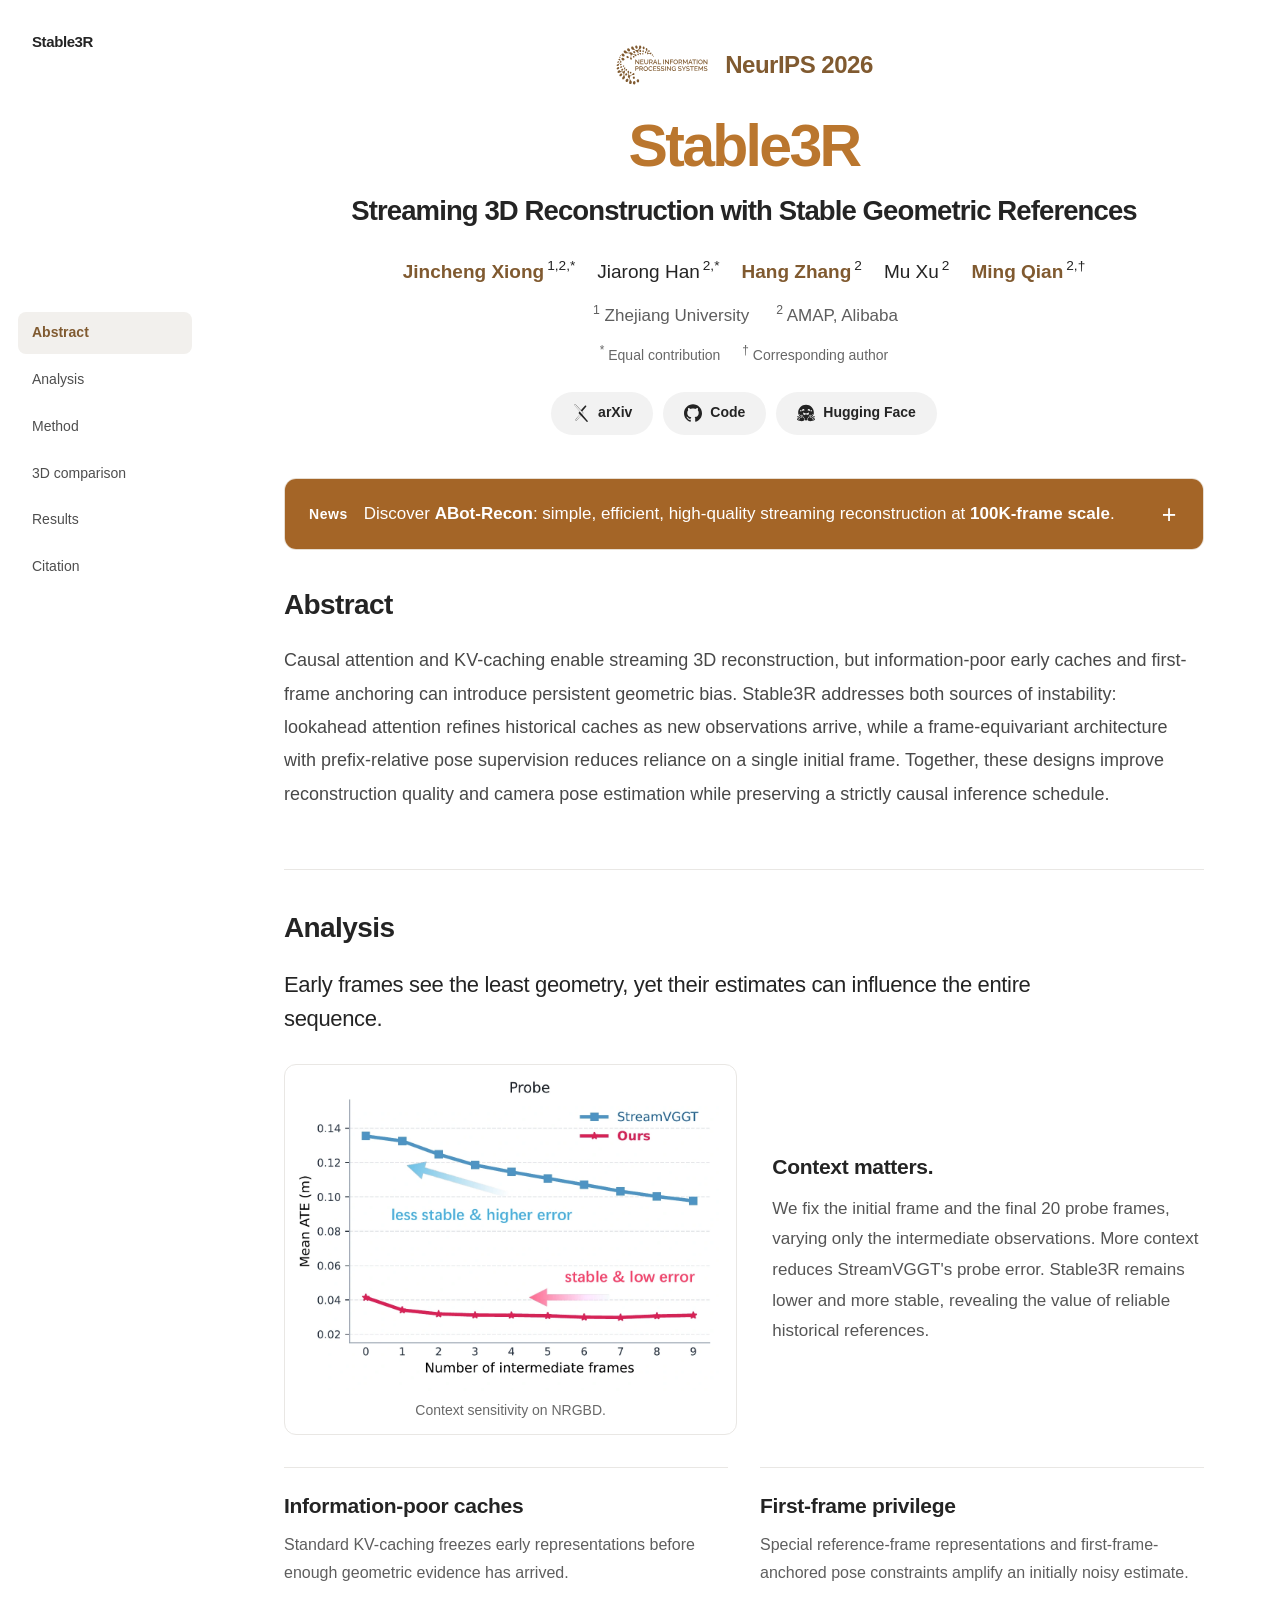
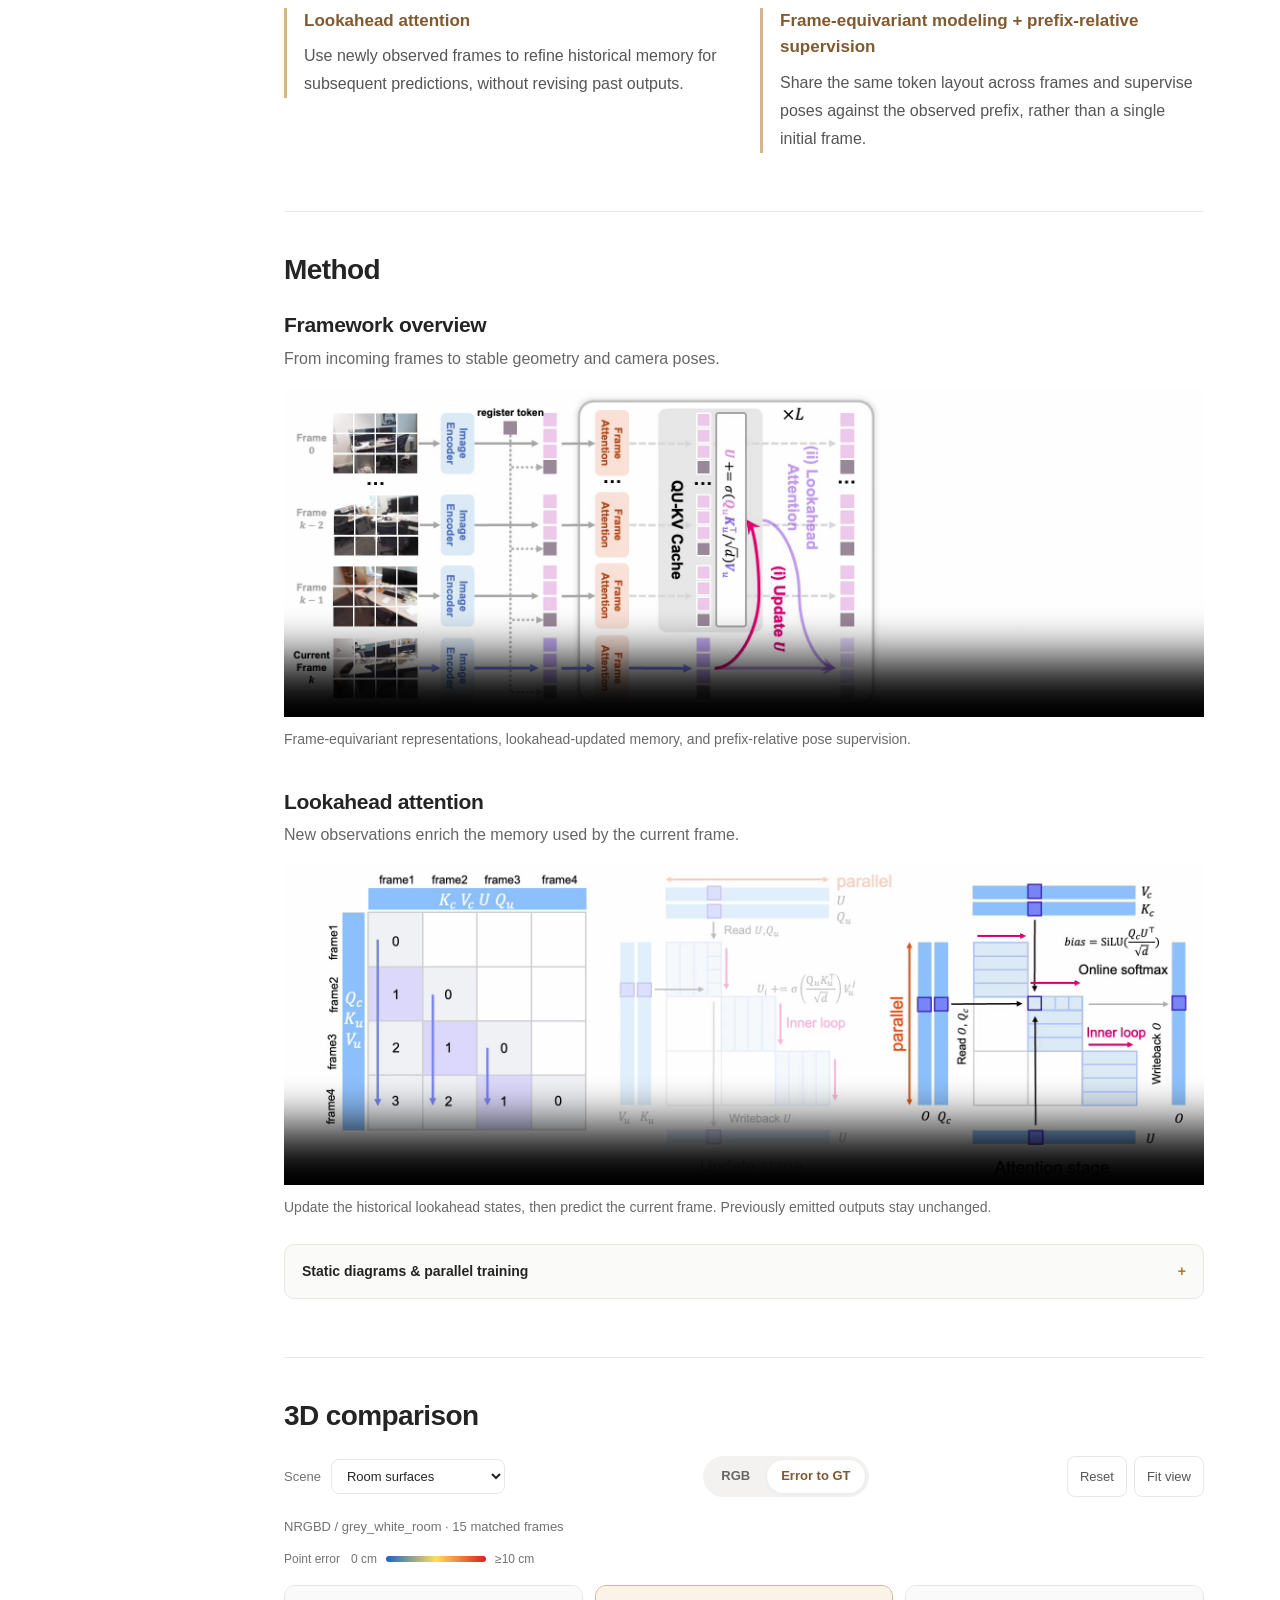
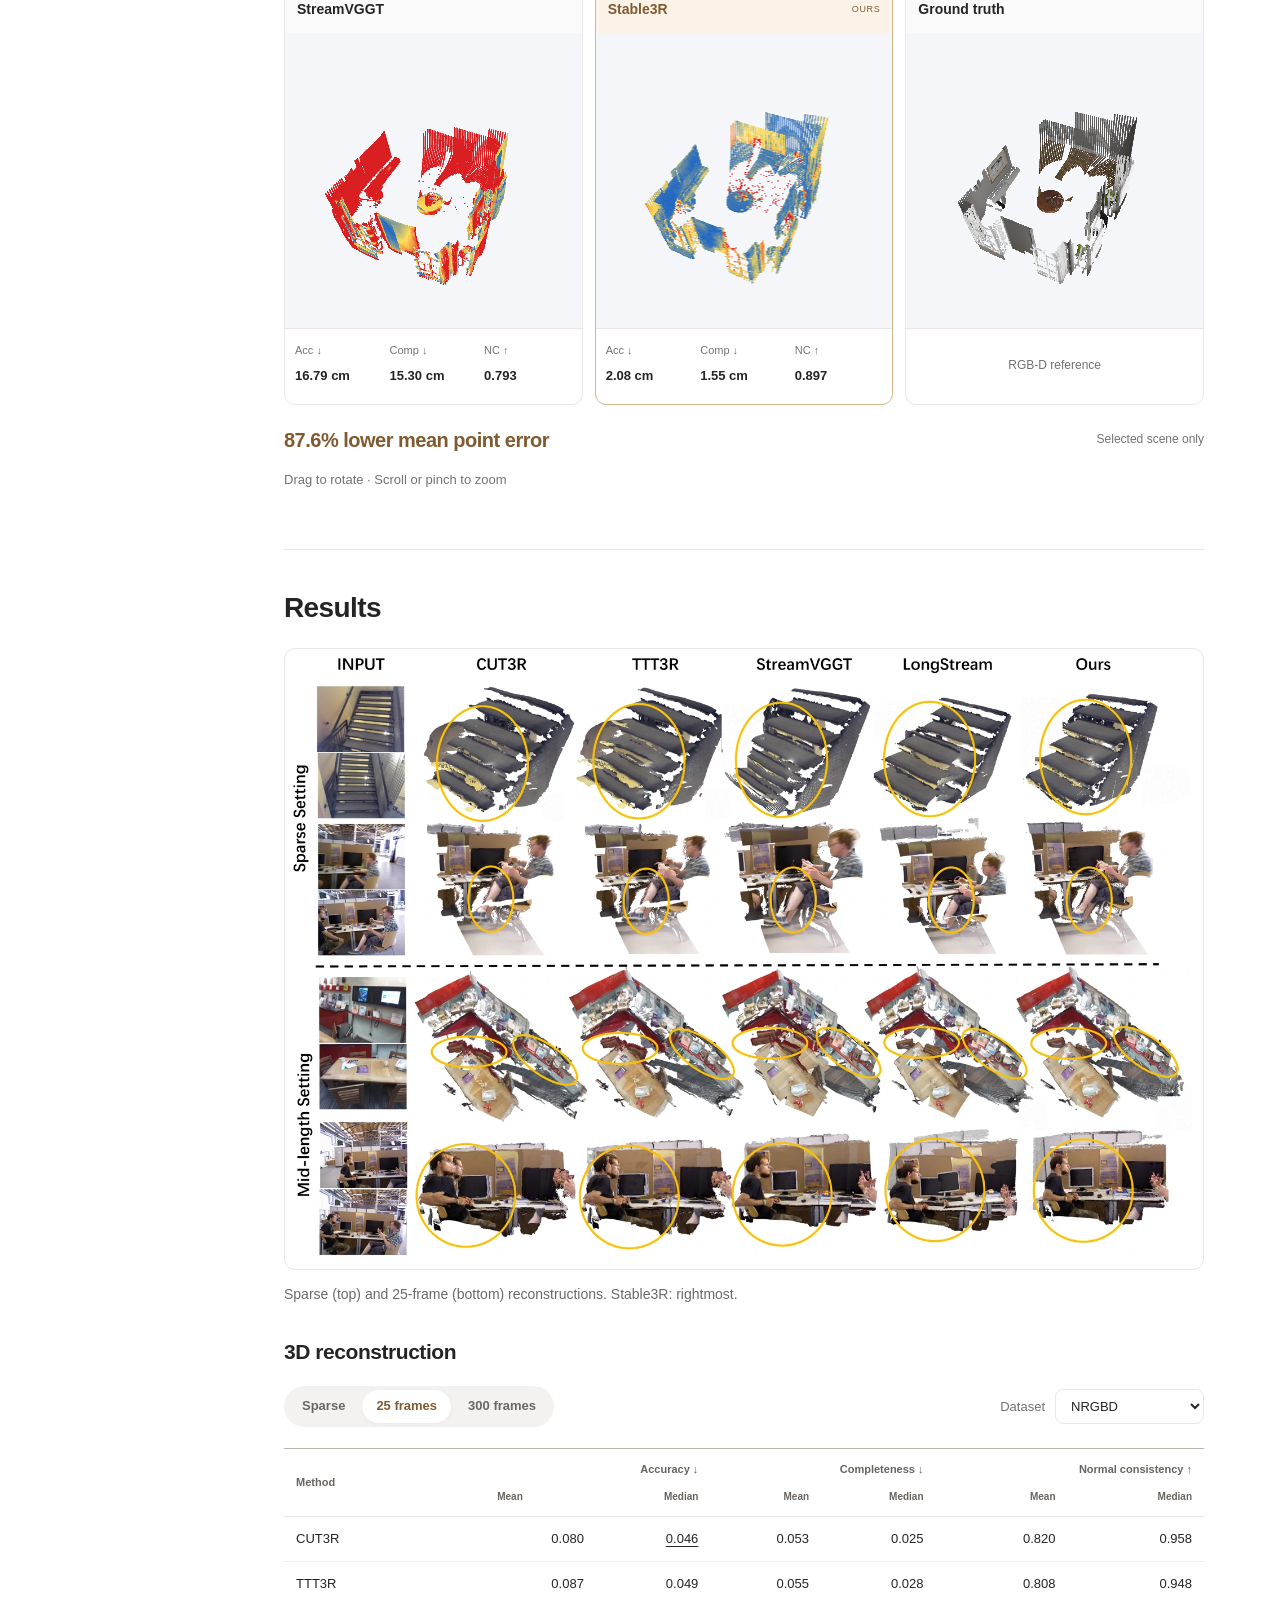
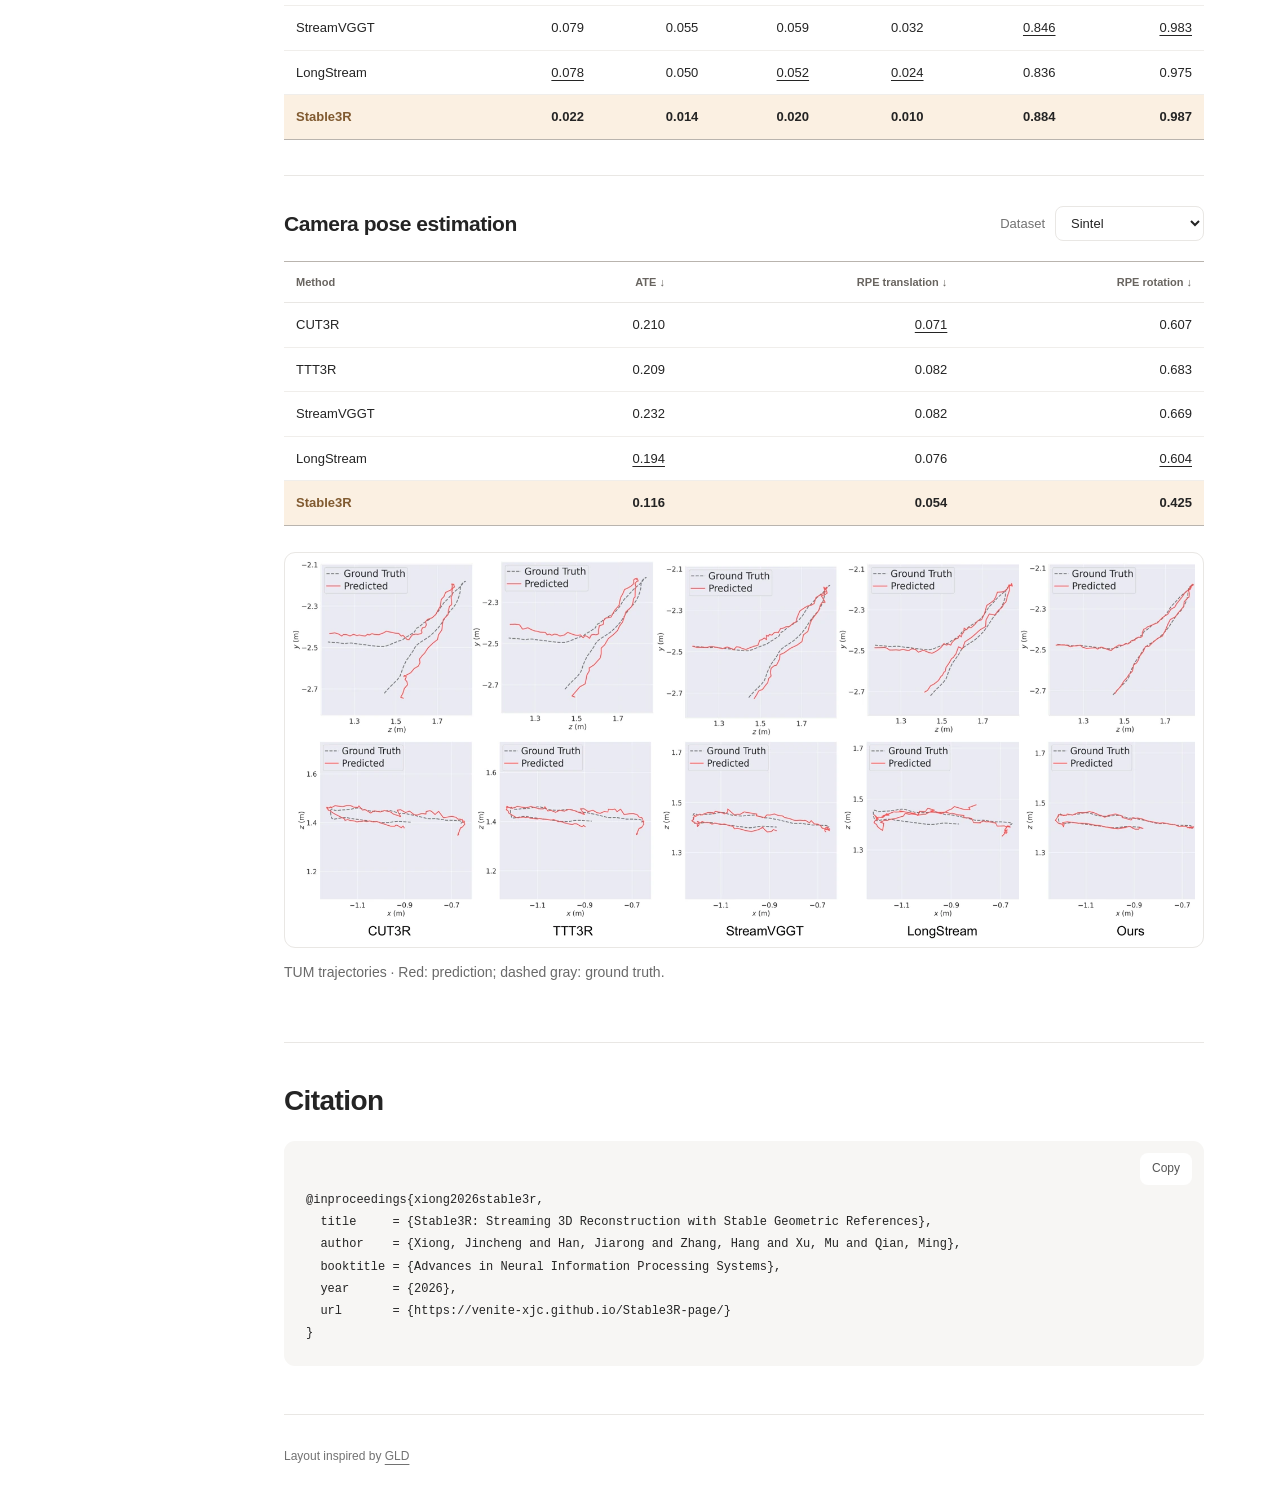
==== index.html @ af353fa9 "Use a copper news header with a white expanded body" ====
<!doctype html>
<html lang="en">
<head>
  <meta charset="utf-8">
  <meta name="viewport" content="width=device-width, initial-scale=1">
  <meta name="description" content="Stable3R: Streaming 3D Reconstruction with Stable Geometric References. Original manuscript figures, method overview, quantitative results, and interactive matched-input 3D comparisons.">
  <meta name="theme-color" content="#ffffff">
  <title>Stable3R | Streaming 3D Reconstruction with Stable Geometric References</title>
  <link rel="canonical" href="https://venite-xjc.github.io/Stable3R-page/">
  <link rel="icon" href="assets/icons/stable3r-mark-32.png?v=20261123-copper" sizes="32x32" type="image/png">
  <link rel="icon" href="assets/icons/stable3r-mark.svg?v=20261123-copper" sizes="any" type="image/svg+xml">
  <link rel="stylesheet" href="styles.css?v=20261124-abot-news-copper">
  <script src="assets/paper/results-data.js" defer></script>
  <script src="app.js" defer></script>
  <script src="assets/clouds/manifest.js?v=20261123-six-scenes" defer></script>
  <script src="clouds.js" defer></script>
  <script src="presentation.js?v=20261123" defer></script>
</head>
<body>
  <a class="skip-link" href="#abstract">Skip to content</a>
  <aside class="sidebar">
    <a class="sidebar-brand" href="#top">Stable3R</a>
    <nav id="section-nav" aria-label="On this page">
      <a href="#abstract" aria-current="location">Abstract</a>
      <a href="#analysis">Analysis</a>
      <a href="#method">Method</a>
      <a href="#clouds">3D comparison</a>
      <a href="#results">Results</a>
      <a href="#citation">Citation</a>
    </nav>
  </aside>
  <div class="document">
  <header class="hero shell" id="top">
    <a class="venue" href="https://neurips.cc/Conferences/2026" target="_blank" rel="noopener" aria-label="NeurIPS 2026 conference"><span class="venue-logo" role="img" aria-label="NeurIPS logo"></span><span>NeurIPS 2026</span></a>
    <h1>Stable<span>3R</span></h1>
    <p class="paper-title">Streaming 3D Reconstruction with Stable Geometric References</p>
    <ul class="authors" aria-label="Authors">
      <li><a href="https://venite-xjc.github.io/" target="_blank" rel="noopener">Jincheng Xiong</a><sup>1,2,*</sup></li>
      <li>Jiarong Han<sup>2,*</sup></li>
      <li><a href="https://openreview.net/profile?id=~Hang_Zhang22" target="_blank" rel="noopener">Hang Zhang</a><sup>2</sup></li>
      <li>Mu Xu<sup>2</sup></li>
      <li><a href="https://qianmingduowan.github.io/" target="_blank" rel="noopener">Ming Qian</a><sup>2,†</sup></li>
    </ul>
    <div class="affiliations"><span><sup>1</sup> Zhejiang University</span><span><sup>2</sup> AMAP, Alibaba</span></div>
    <p class="author-notes"><span><sup>*</sup> Equal contribution</span><span><sup>†</sup> Corresponding author</span></p>
    <div class="hero-links" role="group" aria-label="Project resources">
      <!-- Resource destinations are intentionally unset until release. Icons: Simple Icons (CC0); see assets/icons/SOURCES.txt. -->
      <button class="resource-button" type="button" disabled title="Link coming soon" aria-label="arXiv — link coming soon">
        <svg aria-hidden="true" focusable="false" viewBox="0 0 24 24"><path d="M3.8423 0a1.0037 1.0037 0 0 0-.922.6078c-.1536.3687-.0438.6275.2938 1.1113l6.9185 8.3597-1.0223 1.1058a1.0393 1.0393 0 0 0 .003 1.4229l1.2292 1.3135-5.4391 6.4444c-.2803.299-.4538.823-.2971 1.1986a1.0253 1.0253 0 0 0 .9585.635.9133.9133 0 0 0 .6891-.3405l5.783-6.126 7.4902 8.0051a.8527.8527 0 0 0 .6835.2597.9575.9575 0 0 0 .8777-.6138c.1577-.377-.017-.7502-.306-1.1407l-7.0518-8.3418 1.0632-1.13a.9626.9626 0 0 0 .0089-1.3165L4.6336.4639s-.3733-.4535-.768-.463zm0 .272h.0166c.2179.0052.4874.2715.5644.3639l.005.006.0052.0055 10.169 10.9905a.6915.6915 0 0 1-.0072.945l-1.0666 1.133-1.4982-1.7724-8.5994-10.39c-.3286-.472-.352-.6183-.2592-.841a.7307.7307 0 0 1 .6704-.4401Zm14.341 1.5701a.877.877 0 0 0-.6554.2418l-5.6962 6.1584 1.6944 1.8319 5.3089-6.5138c.3251-.4335.479-.6603.3247-1.0292a1.1205 1.1205 0 0 0-.9763-.689zm-7.6557 12.2823 1.3186 1.4135-5.7864 6.1295a.6494.6494 0 0 1-.4959.26.7516.7516 0 0 1-.706-.4669c-.1119-.2682.0359-.6864.2442-.9083l.0051-.0055.0047-.0055z"/></svg>
        <span>arXiv</span>
      </button>
      <button class="resource-button" type="button" disabled title="Link coming soon" aria-label="Code — link coming soon">
        <svg aria-hidden="true" focusable="false" viewBox="0 0 24 24"><path d="M12 .297c-6.63 0-12 5.373-12 12 0 5.303 3.438 9.8 8.205 11.385.6.113.82-.258.82-.577 0-.285-.01-1.04-.015-2.04-3.338.724-4.042-1.61-4.042-1.61C4.422 18.07 3.633 17.7 3.633 17.7c-1.087-.744.084-.729.084-.729 1.205.084 1.838 1.236 1.838 1.236 1.07 1.835 2.809 1.305 3.495.998.108-.776.417-1.305.76-1.605-2.665-.3-5.466-1.332-5.466-5.93 0-1.31.465-2.38 1.235-3.22-.135-.303-.54-1.523.105-3.176 0 0 1.005-.322 3.3 1.23.96-.267 1.98-.399 3-.405 1.02.006 2.04.138 3 .405 2.28-1.552 3.285-1.23 3.285-1.23.645 1.653.24 2.873.12 3.176.765.84 1.23 1.91 1.23 3.22 0 4.61-2.805 5.625-5.475 5.92.42.36.81 1.096.81 2.22 0 1.606-.015 2.896-.015 3.286 0 .315.21.69.825.57C20.565 22.092 24 17.592 24 12.297c0-6.627-5.373-12-12-12"/></svg>
        <span>Code</span>
      </button>
      <button class="resource-button" type="button" disabled title="Link coming soon" aria-label="Hugging Face — link coming soon">
        <svg aria-hidden="true" focusable="false" viewBox="0 0 24 24"><path d="M12.025 1.13c-5.77 0-10.449 4.647-10.449 10.378 0 1.112.178 2.181.503 3.185.064-.222.203-.444.416-.577a.96.96 0 0 1 .524-.15c.293 0 .584.124.84.284.278.173.48.408.71.694.226.282.458.611.684.951v-.014c.017-.324.106-.622.264-.874s.403-.487.762-.543c.3-.047.596.06.787.203s.31.313.4.467c.15.257.212.468.233.542.01.026.653 1.552 1.657 2.54.616.605 1.01 1.223 1.082 1.912.055.537-.096 1.059-.38 1.572.637.121 1.294.187 1.967.187.657 0 1.298-.063 1.921-.178-.287-.517-.44-1.041-.384-1.581.07-.69.465-1.307 1.081-1.913 1.004-.987 1.647-2.513 1.657-2.539.021-.074.083-.285.233-.542.09-.154.208-.323.4-.467a1.08 1.08 0 0 1 .787-.203c.359.056.604.29.762.543s.247.55.265.874v.015c.225-.34.457-.67.683-.952.23-.286.432-.52.71-.694.257-.16.547-.284.84-.285a.97.97 0 0 1 .524.151c.228.143.373.388.43.625l.006.04a10.3 10.3 0 0 0 .534-3.273c0-5.731-4.678-10.378-10.449-10.378M8.327 6.583a1.5 1.5 0 0 1 .713.174 1.487 1.487 0 0 1 .617 2.013c-.183.343-.762-.214-1.102-.094-.38.134-.532.914-.917.71a1.487 1.487 0 0 1 .69-2.803m7.486 0a1.487 1.487 0 0 1 .689 2.803c-.385.204-.536-.576-.916-.71-.34-.12-.92.437-1.103.094a1.487 1.487 0 0 1 .617-2.013 1.5 1.5 0 0 1 .713-.174m-10.68 1.55a.96.96 0 1 1 0 1.921.96.96 0 0 1 0-1.92m13.838 0a.96.96 0 1 1 0 1.92.96.96 0 0 1 0-1.92M8.489 11.458c.588.01 1.965 1.157 3.572 1.164 1.607-.007 2.984-1.155 3.572-1.164.196-.003.305.12.305.454 0 .886-.424 2.328-1.563 3.202-.22-.756-1.396-1.366-1.63-1.32q-.011.001-.02.006l-.044.026-.01.008-.03.024q-.018.017-.035.036l-.032.04a1 1 0 0 0-.058.09l-.014.025q-.049.088-.11.19a1 1 0 0 1-.083.116 1.2 1.2 0 0 1-.173.18q-.035.029-.075.058a1.3 1.3 0 0 1-.251-.243 1 1 0 0 1-.076-.107c-.124-.193-.177-.363-.337-.444-.034-.016-.104-.008-.2.022q-.094.03-.216.087-.06.028-.125.063l-.13.074q-.067.04-.136.086a3 3 0 0 0-.135.096 3 3 0 0 0-.26.219 2 2 0 0 0-.12.121 2 2 0 0 0-.106.128l-.002.002a2 2 0 0 0-.09.132l-.001.001a1.2 1.2 0 0 0-.105.212q-.013.036-.024.073c-1.139-.875-1.563-2.317-1.563-3.203 0-.334.109-.457.305-.454m.836 10.354c.824-1.19.766-2.082-.365-3.194-1.13-1.112-1.789-2.738-1.789-2.738s-.246-.945-.806-.858-.97 1.499.202 2.362c1.173.864-.233 1.45-.685.64-.45-.812-1.683-2.896-2.322-3.295s-1.089-.175-.938.647 2.822 2.813 2.562 3.244-1.176-.506-1.176-.506-2.866-2.567-3.49-1.898.473 1.23 2.037 2.16c1.564.932 1.686 1.178 1.464 1.53s-3.675-2.511-4-1.297c-.323 1.214 3.524 1.567 3.287 2.405-.238.839-2.71-1.587-3.216-.642-.506.946 3.49 2.056 3.522 2.064 1.29.33 4.568 1.028 5.713-.624m5.349 0c-.824-1.19-.766-2.082.365-3.194 1.13-1.112 1.789-2.738 1.789-2.738s.246-.945.806-.858.97 1.499-.202 2.362c-1.173.864.233 1.45.685.64.451-.812 1.683-2.896 2.322-3.295s1.089-.175.938.647-2.822 2.813-2.562 3.244 1.176-.506 1.176-.506 2.866-2.567 3.49-1.898-.473 1.23-2.037 2.16c-1.564.932-1.686 1.178-1.464 1.53s3.675-2.511 4-1.297c.323 1.214-3.524 1.567-3.287 2.405.238.839 2.71-1.587 3.216-.642.506.946-3.49 2.056-3.522 2.064-1.29.33-4.568 1.028-5.713-.624"/></svg>
        <span>Hugging Face</span>
      </button>
    </div>
  </header>
  <main>
    <aside class="shell news" aria-label="News: our follow-up work">
      <details class="news-card" id="abot-news">
        <summary><span class="news-label">News</span><span class="news-headline">Discover <strong>ABot-Recon</strong>: simple, efficient, high-quality streaming reconstruction at <strong>100K-frame scale</strong>.</span><span class="news-toggle" aria-hidden="true"></span></summary>
        <div class="news-body">
          <p>Built for ultra-long outdoor routes and large spatial extents, ABot-Recon is our follow-up to Stable3R. The two methods are complementary: Stable3R is better suited to reconstruction within a bounded spatial area.</p>
          <p>We have released the <a href="https://arxiv.org/abs/2608.27529" target="_blank" rel="noopener">technical report</a> and open-sourced the <a href="https://github.com/amap-cvlab/ABot-Recon/tree/eval" target="_blank" rel="noopener">evaluation</a>, <a href="https://github.com/amap-cvlab/ABot-Recon" target="_blank" rel="noopener">inference</a>, and <a href="https://github.com/amap-cvlab/ABot-Recon/tree/train" target="_blank" rel="noopener">training</a> frameworks. Dive in and explore!</p>
          <a class="news-project-link" href="https://amap-cvlab.github.io/ABot-Recon-html/" target="_blank" rel="noopener">Visit the ABot-Recon homepage</a>
        </div>
      </details>
    </aside>
    <section class="section shell abstract" id="abstract" aria-labelledby="abstract-title">
      <div class="section-heading"><h2 id="abstract-title">Abstract</h2></div>
        <p>Causal attention and KV-caching enable streaming 3D reconstruction, but information-poor early caches and first-frame anchoring can introduce persistent geometric bias. Stable3R addresses both sources of instability: lookahead attention refines historical caches as new observations arrive, while a frame-equivariant architecture with prefix-relative pose supervision reduces reliance on a single initial frame. Together, these designs improve reconstruction quality and camera pose estimation while preserving a strictly causal inference schedule.</p>
    </section>
    <section class="section shell analysis" id="analysis" aria-labelledby="analysis-title">
      <div class="section-heading"><h2 id="analysis-title">Analysis</h2></div>
      <p class="section-lead">Early frames see the least geometry, yet their estimates can influence the entire sequence.</p>
      <div class="analysis-evidence">
      <figure class="probe-figure"><a class="figure-link" href="assets/paper/probe.pdf" target="_blank" rel="noopener" aria-label="Open the original context probe figure PDF" title="Context probe: the initial frame and final 20 probe frames are fixed; only the intermediate context changes."><img src="assets/paper/probe.webp" width="1152" height="848" loading="lazy" alt="NRGBD geometric context probe: StreamVGGT mean ATE changes substantially as intermediate frames are added, while Stable3R remains lower and more stable."></a><figcaption>Context sensitivity on NRGBD.</figcaption></figure>
        <div class="probe-reading"><h3>Context matters.</h3><p>We fix the initial frame and the final 20 probe frames, varying only the intermediate observations. More context reduces StreamVGGT's probe error. Stable3R remains lower and more stable, revealing the value of reliable historical references.</p></div>
      </div>
      <div class="analysis-findings">
        <article class="finding"><h3>Information-poor caches</h3><p>Standard KV-caching freezes early representations before enough geometric evidence has arrived.</p><div class="finding-response"><h4>Lookahead attention</h4><p>Use newly observed frames to refine historical memory for subsequent predictions, without revising past outputs.</p></div></article>
        <article class="finding"><h3>First-frame privilege</h3><p>Special reference-frame representations and first-frame-anchored pose constraints amplify an initially noisy estimate.</p><div class="finding-response"><h4>Frame-equivariant modeling + prefix-relative supervision</h4><p>Share the same token layout across frames and supervise poses against the observed prefix, rather than a single initial frame.</p></div></article>
      </div>
    </section>
    <section class="section shell method" id="method" aria-labelledby="method-title">
      <div class="section-heading"><h2 id="method-title">Method</h2></div>
      <figure class="method-video"><div class="video-heading"><h3>Framework overview</h3><p>From incoming frames to stable geometry and camera poses.</p></div><video id="overview-video" width="1920" height="684" autoplay muted loop controls playsinline preload="auto" poster="assets/videos/dynamic_overview-web-poster.jpg" aria-label="Stable3R method overview video" aria-describedby="overview-video-caption"><source src="assets/videos/dynamic_overview-web.mp4" type="video/mp4">Your browser does not support embedded video. <a href="assets/videos/dynamic_overview-web.mp4">Open the framework overview video</a>.</video><figcaption id="overview-video-caption">Frame-equivariant representations, lookahead-updated memory, and prefix-relative pose supervision.</figcaption></figure>
      <figure class="method-video"><div class="video-heading"><h3>Lookahead attention</h3><p>New observations enrich the memory used by the current frame.</p></div><video id="pipeline-video" width="1920" height="666" autoplay muted loop controls playsinline preload="auto" poster="assets/videos/dynamic_pipeline-web-poster.jpg" aria-label="Stable3R lookahead attention pipeline video" aria-describedby="pipeline-video-caption"><source src="assets/videos/dynamic_pipeline-web.mp4" type="video/mp4">Your browser does not support embedded video. <a href="assets/videos/dynamic_pipeline-web.mp4">Open the lookahead pipeline video</a>.</video><figcaption id="pipeline-video-caption">Update the historical lookahead states, then predict the current frame. Previously emitted outputs stay unchanged.</figcaption></figure>
      <details class="technical-detail"><summary>Static diagrams &amp; parallel training <span aria-hidden="true">+</span></summary><figure class="paper-figure"><a class="figure-link" href="assets/paper/pipeline.pdf" target="_blank" rel="noopener" aria-label="Open the original Stable3R framework figure PDF"><img width="3200" height="1090" src="assets/paper/pipeline-1600.webp" srcset="assets/paper/pipeline-1600.webp 1600w, assets/paper/pipeline.webp 3200w" sizes="92vw" loading="lazy" alt="Stable3R framework: an image encoder and frame attention feed a QU-KV cache, followed by historical U updates, lookahead attention, and camera and geometry prediction heads."></a></figure><figure class="paper-figure"><a class="figure-link" href="assets/paper/parallel-attention.pdf" target="_blank" rel="noopener" aria-label="Open the original parallel attention figure PDF"><img width="3200" height="824" src="assets/paper/parallel-attention-1600.webp" srcset="assets/paper/parallel-attention-1600.webp 1600w, assets/paper/parallel-attention.webp 3200w" sizes="92vw" loading="lazy" alt="Original paper diagram of block-wise causal attention, diagonal dependency order, update kernels, and attention kernels."></a></figure></details>
    </section>
    <section class="section shell cloud-section" id="clouds" aria-labelledby="cloud-title" data-status="loading">
      <div class="section-heading"><h2 id="cloud-title">3D comparison</h2></div>
      <div class="cloud-controls">
        <label class="dataset-label" for="cloud-scene">Scene <select id="cloud-scene"><option value="complete-kitchen">Kitchen structure</option><option value="stairs">Staircase geometry</option><option value="grey-room">Room surfaces</option><option value="morning-apartment">Apartment layout</option><option value="thin-geometry">Thin structures</option><option value="office-workspace">Office workspace</option></select></label>
        <div class="cloud-mode" role="group" aria-label="Point cloud color mode"><button type="button" data-cloud-mode="rgb" aria-pressed="false">RGB</button><button type="button" data-cloud-mode="error" aria-pressed="true">Error to GT</button></div>
        <div class="cloud-view-buttons"><button type="button" id="cloud-reset">Reset</button><button type="button" id="cloud-fit">Fit view</button></div>
      </div>
      <p class="cloud-context" id="cloud-scene-context">Common-input reconstruction comparison</p>
      <div class="cloud-error-legend" id="cloud-error-legend"><span>Point error</span><span class="cloud-error-labels"><span>0 cm</span><span class="cloud-error-bar" aria-hidden="true"></span><span>≥10 cm</span></span></div>
      <div class="cloud-panels" id="cloud-panels">
        <article class="cloud-panel"><div class="cloud-panel-header"><h3>StreamVGGT</h3></div><canvas class="cloud-canvas" id="cloud-streamvggt" tabindex="0" role="img" aria-label="Interactive StreamVGGT reconstruction. Drag to rotate, wheel or pinch to zoom. Arrow keys rotate, plus and minus zoom, R resets."></canvas><div class="cloud-metrics" id="cloud-metrics-streamvggt"></div></article>
        <article class="cloud-panel ours-panel"><div class="cloud-panel-header"><h3>Stable3R</h3><span class="cloud-panel-tag">Ours</span></div><canvas class="cloud-canvas" id="cloud-stable3r" tabindex="0" role="img" aria-label="Interactive Stable3R reconstruction with the same camera and render settings as the baseline."></canvas><div class="cloud-metrics" id="cloud-metrics-stable3r"></div></article>
        <article class="cloud-panel"><div class="cloud-panel-header"><h3>Ground truth</h3></div><canvas class="cloud-canvas" id="cloud-gt" tabindex="0" role="img" aria-label="Interactive ground-truth point cloud using the same sampled pixels and camera as both predictions."></canvas><div class="cloud-reference">RGB-D reference</div></article>
      </div>
      <div class="cloud-highlight"><strong id="cloud-advantage"></strong><span>Selected scene only</span></div>
      <p class="cloud-status" id="cloud-status" role="status">Loading real point clouds…</p>
      <p id="cloud-sampling-note" hidden></p>
    </section>
    <section class="section shell" id="results" aria-labelledby="results-title">
      <div class="section-heading"><h2 id="results-title">Results</h2></div>
      <figure class="paper-figure reconstruction-figure"><a class="figure-link" href="assets/paper/reconstruction.pdf" target="_blank" rel="noopener" aria-label="Open the original reconstruction comparison PDF"><img width="3200" height="2142" src="assets/paper/reconstruction-1600.webp" srcset="assets/paper/reconstruction-1600.webp 1600w, assets/paper/reconstruction.webp 3200w" sizes="(max-width: 1120px) 92vw, 1080px" loading="lazy" alt="Original reconstruction comparison of CUT3R, TTT3R, StreamVGGT, LongStream, and Stable3R, with staircase and dynamic indoor examples under sparse and mid-length settings."></a><figcaption>Sparse (top) and 25-frame (bottom) reconstructions. Stable3R: rightmost.</figcaption></figure>
      <div class="result-block" aria-labelledby="reconstruction-title">
        <div class="result-title"><h3 id="reconstruction-title">3D reconstruction</h3></div>
        <div class="result-controls"><div class="protocol-switch" role="group" aria-label="Reconstruction sequence setting"><button type="button" data-protocol="sparse" aria-pressed="false">Sparse</button><button type="button" data-protocol="mid" aria-pressed="true">25 frames</button><button type="button" data-protocol="long" aria-pressed="false">300 frames</button></div><label class="dataset-label" for="reconstruction-dataset">Dataset <select id="reconstruction-dataset"><option>NRGBD</option><option>7-Scenes</option><option>TUM-dynamics</option></select></label></div>
        <div class="table-scroll" tabindex="0" role="region" aria-label="Reconstruction results; scroll horizontally on smaller screens"><table id="reconstruction-table"><caption class="sr-only">NRGBD 25-frame reconstruction results from the manuscript</caption><thead><tr><th scope="col" rowspan="2">Method</th><th scope="colgroup" colspan="2">Accuracy ↓</th><th scope="colgroup" colspan="2">Completeness ↓</th><th scope="colgroup" colspan="2">Normal consistency ↑</th></tr><tr><th scope="col">Mean</th><th scope="col">Median</th><th scope="col">Mean</th><th scope="col">Median</th><th scope="col">Mean</th><th scope="col">Median</th></tr></thead><tbody id="reconstruction-body">
          <tr><th scope="row">CUT3R</th><td>0.080</td><td>0.046</td><td>0.053</td><td>0.025</td><td>0.820</td><td>0.958</td></tr><tr><th scope="row">TTT3R</th><td>0.087</td><td>0.049</td><td>0.055</td><td>0.028</td><td>0.808</td><td>0.948</td></tr><tr><th scope="row">StreamVGGT</th><td>0.079</td><td>0.055</td><td>0.059</td><td>0.032</td><td>0.846</td><td>0.983</td></tr><tr><th scope="row">LongStream</th><td>0.078</td><td>0.050</td><td>0.052</td><td>0.024</td><td>0.836</td><td>0.975</td></tr><tr class="ours"><th scope="row">Stable3R</th><td><strong>0.022</strong></td><td><strong>0.014</strong></td><td><strong>0.020</strong></td><td><strong>0.010</strong></td><td><strong>0.884</strong></td><td><strong>0.987</strong></td></tr>
        </tbody></table></div>
        <p class="missing-note" id="missing-note" hidden>— Not reported in the paper.</p>
        <!-- Non-visual metadata hooks keep the shared table renderer unchanged. -->
        <div hidden aria-hidden="true"><span id="reconstruction-source"></span><span id="reconstruction-note"></span></div>
      </div>
      <div class="result-block pose-block" aria-labelledby="pose-title">
        <div class="result-title"><h3 id="pose-title">Camera pose estimation</h3><label class="dataset-label" for="pose-dataset">Dataset <select id="pose-dataset"><option>Sintel</option><option>TUM-dynamics</option><option>ScanNet</option></select></label></div>
        <div class="table-scroll" tabindex="0" role="region" aria-label="Camera pose results; scroll horizontally on smaller screens"><table id="pose-table"><caption class="sr-only">Sintel camera pose results from the manuscript</caption><thead><tr><th scope="col">Method</th><th scope="col">ATE ↓</th><th scope="col">RPE translation ↓</th><th scope="col">RPE rotation ↓</th></tr></thead><tbody id="pose-body">
          <tr><th scope="row">CUT3R</th><td>0.210</td><td>0.071</td><td>0.607</td></tr><tr><th scope="row">TTT3R</th><td>0.209</td><td>0.082</td><td>0.683</td></tr><tr><th scope="row">StreamVGGT</th><td>0.232</td><td>0.082</td><td>0.669</td></tr><tr><th scope="row">LongStream</th><td>0.194</td><td>0.076</td><td>0.604</td></tr><tr class="ours"><th scope="row">Stable3R</th><td><strong>0.116</strong></td><td><strong>0.054</strong></td><td><strong>0.425</strong></td></tr>
        </tbody></table></div>
        <figure class="paper-figure trajectory-figure"><a class="figure-link" href="assets/paper/trajectories.pdf" target="_blank" rel="noopener" aria-label="Open the original TUM camera trajectory comparison PDF"><img width="3200" height="1342" src="assets/paper/trajectories-1600.webp" srcset="assets/paper/trajectories-1600.webp 1600w, assets/paper/trajectories.webp 3200w" sizes="(max-width: 1120px) 92vw, 1080px" loading="lazy" alt="TUM trajectory comparisons for five methods: red predicted camera paths versus dashed gray ground truth. Stable3R is shown in the last column."></a><figcaption>TUM trajectories · Red: prediction; dashed gray: ground truth.</figcaption></figure>
      </div>
      <noscript><p class="source-note">JavaScript is disabled. The tables above show NRGBD 25-frame reconstruction and Sintel pose results. <a href="assets/paper/results.json">Download all table values as JSON.</a></p></noscript>
    </section>
    <section class="section shell citation" id="citation" aria-labelledby="citation-title">
      <div class="section-heading"><h2 id="citation-title">Citation</h2></div>
      <div class="citation-box"><button type="button" id="copy-citation" aria-label="Copy BibTeX citation">Copy</button><pre tabindex="0" aria-label="BibTeX citation"><code id="bibtex-text">@inproceedings{xiong2026stable3r,
  title     = {Stable3R: Streaming 3D Reconstruction with Stable Geometric References},
  author    = {Xiong, Jincheng and Han, Jiarong and Zhang, Hang and Xu, Mu and Qian, Ming},
  booktitle = {Advances in Neural Information Processing Systems},
  year      = {2026},
  url       = {https://venite-xjc.github.io/Stable3R-page/}
}</code></pre></div>
      <p id="copy-status" class="sr-only" role="status"></p>
    </section>
  </main>
  <footer class="shell footer">
    <p class="layout-credit">Layout inspired by <a href="https://cvlab-kaist.github.io/GLD/" target="_blank" rel="noopener">GLD</a></p>
  </footer>
  </div>
</body>
</html>
---- styles.css ----
:root {
  --ink: #242424;
  --muted: #727272;
  --accent: #ba762e;
  --accent-dark: #805a30;
  --line: #e9e7e4;
  --soft: #f5f3f0;
  --warm: #fcf5ec;
  --section-title-size: 1.75rem;
  font-family: Inter, -apple-system, BlinkMacSystemFont, "Segoe UI", Helvetica, Arial, sans-serif;
  color: var(--ink);
  background: #fff;
  font-synthesis: none;
  text-rendering: optimizeLegibility;
  -webkit-font-smoothing: antialiased;
}
* { box-sizing: border-box; }
html { scroll-behavior: auto; scroll-padding-top: 28px; }
body { margin: 0; font-size: 16px; line-height: 1.8; }
h1, h2, h3, p, figure { margin: 0; }
button, select { font: inherit; }
a { color: var(--accent-dark); text-decoration-thickness: 1px; text-underline-offset: 4px; }
a:focus-visible, button:focus-visible, select:focus-visible, summary:focus-visible, [tabindex]:focus-visible { outline: 3px solid var(--accent); outline-offset: 5px; }
button, summary { cursor: pointer; }
button, a, select, summary { -webkit-tap-highlight-color: transparent; }
img { display: block; width: 100%; height: auto; }
[hidden] { display: none !important; }
.document { margin-left: 208px; }
.shell { width: min(920px, calc(100% - 72px)); margin-inline: auto; }
.sidebar { position: fixed; z-index: 20; left: 18px; top: 0; width: 174px; height: 100vh; display: flex; flex-direction: column; justify-content: center; }
.sidebar-brand { position: absolute; top: 28px; left: 14px; font-size: 15px; font-weight: 750; text-decoration: none; letter-spacing: -.4px; color: var(--ink); }
.sidebar nav { display: grid; gap: 5px; }
.sidebar nav a { display: block; padding: 10px 14px; border-radius: 8px; font-size: 14px; line-height: 1.55; text-decoration: none; color: #4e4e4e; }
.sidebar nav a:hover { background: #faf8f5; color: var(--accent-dark); }
.sidebar nav a[aria-current="location"] { color: var(--accent-dark); background: #f2f0ed; font-weight: 650; }
.hero { text-align: center; padding: 43px 0 43px; }
.venue { display: inline-flex; justify-content: center; align-items: center; gap: 16px; font-size: 24px; line-height: 1.4; font-weight: 700; color: var(--accent-dark); letter-spacing: -.02em; text-decoration: none; }
.venue-logo { display: block; flex: none; width: 94px; height: 43px; background: currentColor; -webkit-mask: url("assets/icons/neurips-logo.svg") center / contain no-repeat; mask: url("assets/icons/neurips-logo.svg") center / contain no-repeat; }
.venue:hover { color: var(--accent); }
.hero h1 { margin-top: 17px; font-size: 59px; font-weight: 750; line-height: 1.12; letter-spacing: -2.7px; color: var(--accent); }
.paper-title { font-size: clamp(21px, 2.15vw, 29px); font-weight: 700; line-height: 1.45; letter-spacing: -.9px; margin-top: 12px; white-space: nowrap; }
.authors { display: flex; justify-content: center; flex-wrap: wrap; gap: 8px 22px; list-style: none; margin: 25px 0 0; padding: 0; font-size: 19px; font-weight: 500; line-height: 1.7; }
.authors li { white-space: nowrap; }
.authors a { color: var(--accent-dark); font-weight: 650; text-decoration: none; }
.authors a:hover { text-decoration: underline; }
.authors sup, .affiliations sup { font-size: .72em; margin-left: 3px; line-height: 0; }
.affiliations { display: flex; flex-wrap: wrap; justify-content: center; gap: 5px 24px; color: #5e5e5e; font-size: 17px; margin-top: 13px; }
.affiliations span { white-space: nowrap; }
.author-notes { display: flex; flex-wrap: wrap; justify-content: center; gap: 4px 22px; font-size: 14px; margin-top: 8px; color: #676767; }
.author-notes sup { font-size: .85em; }
.hero-links { display: flex; flex-wrap: wrap; justify-content: center; gap: 10px; margin-top: 24px; }
.resource-button { display: inline-flex; justify-content: center; align-items: center; gap: 8px; border: 0; border-radius: 999px; padding: 10px 21px; min-height: 43px; color: var(--ink); background: #f2f2f2; font-size: 14px; font-weight: 600; line-height: 1.55; }
.resource-button:disabled { cursor: default; opacity: 1; }
.resource-button svg { width: 18px; height: 18px; fill: currentColor; flex: none; }
.news { margin-bottom: 36px; }
.news-card { background: #fff; color: #242424; border: 1px solid #e6ddd1; border-radius: 12px; overflow: hidden; }
.news-card summary { display: grid; grid-template-columns: auto minmax(0, 1fr) auto; align-items: start; gap: 16px; padding: 21px 24px; list-style: none; cursor: pointer; background: #a46527; color: #fff; }
.news-card summary::-webkit-details-marker { display: none; }
.news-card summary:hover { background: #92591f; }
.news-card summary:focus-visible { outline: 3px solid #f0cf9b; outline-offset: -4px; }
.news-label { color: #fff; font-size: 14px; line-height: 1.8; font-weight: 700; letter-spacing: .04em; padding-top: 2px; }
.news-headline { font-size: 17px; line-height: 1.65; }
.news-headline strong { color: #fff; font-weight: 650; }
.news-toggle { width: 20px; color: #fff; font-size: 25px; line-height: 1.12; text-align: center; }
.news-toggle::before { content: "+"; }
.news-card[open] .news-toggle::before { content: "−"; }
.news-body { padding: 2px 24px 25px; font-size: 16px; line-height: 1.8; background: #fff; color: #242424; }
.news-body p { margin-top: 17px; }
.news-body a { color: var(--accent-dark); text-underline-offset: 4px; }
.news-body a:hover { color: #6d471f; }
.news-project-link { display: inline-block; margin-top: 17px; font-weight: 650; }
.figure-link { display: block; border-radius: 6px; }
.figure-link:hover { outline: 2px solid #e7d6c1; outline-offset: 6px; }
figcaption { color: #696969; font-size: 14px; line-height: 1.65; margin-top: 13px; }
.section { margin-top: 58px; padding-top: 39px; border-top: 1px solid var(--line); }
.section-heading { margin-bottom: 21px; }
.section-heading h2 { font-size: var(--section-title-size); font-weight: 740; line-height: 1.35; letter-spacing: -.6px; }
.abstract.section { margin-top: 0; padding-top: 0; border-top: 0; }
.abstract p { font-size: 18px; line-height: 1.85; color: #484848; }
.section-lead { font-size: 22px; line-height: 1.55; font-weight: 500; letter-spacing: -.35px; max-width: 780px; }
.analysis-evidence { display: grid; grid-template-columns: 1.05fr 1fr; gap: 35px; align-items: center; margin-top: 28px; }
.analysis-evidence > * { min-width: 0; }
.probe-figure { padding: 15px 14px 12px; border: 1px solid var(--line); border-radius: 12px; }
.probe-figure figcaption { text-align: center; margin-top: 8px; }
.probe-reading h3, .finding h3 { font-size: 21px; line-height: 1.4; letter-spacing: -.3px; font-weight: 650; }
.probe-reading p { font-size: 17px; line-height: 1.8; color: #555; margin-top: 12px; }
.analysis-findings { display: grid; grid-template-columns: 1fr 1fr; gap: 32px; margin-top: 32px; }
.finding { padding-top: 23px; border-top: 1px solid var(--line); min-width: 0; }
.finding > p { font-size: 16px; line-height: 1.75; color: #5e5e5e; margin-top: 10px; }
.finding-response { border-left: 3px solid #d6b58b; margin-top: 21px; padding-left: 17px; }
.finding-response h4 { margin: 0; color: var(--accent-dark); font-size: 17px; line-height: 1.55; font-weight: 650; }
.finding-response p { font-size: 16px; line-height: 1.75; color: #555; margin-top: 8px; }
.method-video + .method-video { margin-top: 35px; }
.video-heading { margin-bottom: 17px; }
.video-heading h3 { font-size: 21px; font-weight: 650; line-height: 1.5; letter-spacing: -.3px; }
.video-heading p { color: #666; font-size: 16px; margin-top: 4px; line-height: 1.7; }
.method-video video { display: block; width: 100%; height: auto; max-height: 750px; border: 0; border-radius: 0; background: #fff; object-fit: contain; }
.method-video figcaption { margin-top: 11px; }
.technical-detail { border: 1px solid var(--line); background: #fafaf9; padding: 14px 17px; border-radius: 10px; margin-top: 25px; }
.technical-detail summary { display: flex; justify-content: space-between; align-items: center; list-style: none; font-size: 14px; font-weight: 600; }
.technical-detail summary::-webkit-details-marker { display: none; }
.technical-detail summary span { color: var(--accent); }
.technical-detail[open] summary span { font-size: 0; }
.technical-detail[open] summary span::after { content: "−"; font-size: 20px; }
.technical-detail .paper-figure { padding: 20px 0 8px; }
.technical-detail .paper-figure + .paper-figure { border-top: 1px solid var(--line); margin-top: 16px; }
.cloud-controls { display: flex; flex-wrap: wrap; justify-content: space-between; align-items: center; gap: 15px; }
.dataset-label { display: flex; align-items: center; gap: 10px; font-size: 13px; color: var(--muted); white-space: nowrap; }
.dataset-label select { padding: 8px 28px 8px 11px; border: 1px solid var(--line); border-radius: 8px; background: #fff; color: var(--ink); font-size: 13px; min-width: 136px; }
.cloud-controls .dataset-label select { min-width: 174px; }
.cloud-mode, .protocol-switch { display: inline-flex; padding: 4px; gap: 3px; border-radius: 999px; background: #f3f2f0; }
.cloud-mode button, .protocol-switch button { border: 0; border-radius: 999px; padding: 6px 14px; font-size: 13px; font-weight: 600; line-height: 1.6; color: #676767; background: transparent; }
.cloud-mode button[aria-pressed="true"], .protocol-switch button[aria-pressed="true"] { background: #fff; color: var(--accent-dark); box-shadow: 0 1px 5px #0000000b; }
.cloud-mode button:hover, .protocol-switch button:hover { color: var(--accent-dark); }
.cloud-view-buttons { display: flex; gap: 7px; }
.cloud-view-buttons button, #copy-citation { padding: 8px 12px; border: 1px solid var(--line); border-radius: 8px; background: #fff; font-size: 13px; color: #555; }
.cloud-view-buttons button:hover, #copy-citation:hover { border-color: #d8c2a5; color: var(--accent-dark); }
.cloud-context { margin-top: 18px; color: var(--muted); font-size: 13px; }
.cloud-error-legend { display: flex; align-items: center; flex-wrap: wrap; gap: 11px; color: var(--muted); font-size: 12px; margin: 10px 0 15px; }
.cloud-error-labels { display: flex; align-items: center; gap: 9px; }
.cloud-error-bar { display: inline-block; width: 100px; height: 6px; border-radius: 6px; background: linear-gradient(90deg, #1a64c7, #ffde59, #d91f21); }
.cloud-panels { display: grid; grid-template-columns: repeat(3, minmax(0, 1fr)); gap: 12px; }
.cloud-panel { min-width: 0; border: 1px solid var(--line); border-radius: 11px; overflow: hidden; }
.ours-panel { border-color: #d5b68f; }
.cloud-panel-header { display: flex; align-items: center; justify-content: space-between; gap: 6px; padding: 12px; background: #fafafa; }
.cloud-panel-header h3 { font-size: 14px; line-height: 1.6; font-weight: 650; }
.ours-panel .cloud-panel-header { background: #fcf3e8; color: var(--accent-dark); }
.cloud-panel-tag { font-size: 9px; letter-spacing: .07em; text-transform: uppercase; color: var(--accent-dark); }
.cloud-canvas { display: block; width: 100%; height: 295px; background: #f3f6f9; touch-action: none; cursor: grab; }
.cloud-canvas:active { cursor: grabbing; }
.cloud-metrics { display: grid; grid-template-columns: repeat(3, minmax(0, 1fr)); gap: 7px; min-height: 76px; padding: 12px 10px; border-top: 1px solid var(--line); }
.cloud-metrics > span { display: flex; flex-direction: column; gap: 4px; color: var(--muted); font-size: 11px; }
.cloud-metrics strong { color: var(--ink); font-size: 13px; font-weight: 650; white-space: nowrap; }
.cloud-reference { display: flex; justify-content: center; align-items: center; min-height: 76px; font-size: 12px; color: var(--muted); border-top: 1px solid var(--line); }
.cloud-highlight { display: flex; justify-content: space-between; align-items: center; gap: 14px; padding: 17px 0 10px; }
.cloud-highlight strong { color: var(--accent-dark); font-size: 20px; font-weight: 700; letter-spacing: -.5px; }
.cloud-highlight > span { color: var(--muted); font-size: 12px; }
.cloud-status { color: var(--muted); font-size: 13px; }
#clouds[data-status="loading"] .cloud-canvas { opacity: .5; }
#clouds[data-status="error"] .cloud-status { color: #b42318; }
.cloud-protocol, .reading-detail { margin-top: 20px; border-top: 1px solid var(--line); padding-top: 16px; color: var(--muted); font-size: 13px; }
.cloud-protocol summary, .reading-detail summary { font-size: 13px; }
.cloud-protocol p, .reading-detail p { margin-top: 11px; line-height: 1.8; }
.reconstruction-figure img, .trajectory-figure img { border: 1px solid var(--line); border-radius: 11px; padding: 8px; }
.result-block { margin-top: 31px; }
.result-title { display: flex; align-items: center; flex-wrap: wrap; justify-content: space-between; gap: 16px; margin-bottom: 20px; }
.result-title h3 { font-size: 21px; font-weight: 700; line-height: 1.4; letter-spacing: -.45px; }
.result-controls { display: flex; align-items: center; justify-content: space-between; flex-wrap: wrap; gap: 16px; margin-bottom: 21px; }
.table-scroll { width: 100%; overflow-x: auto; border-top: 1px solid #b9b4ae; border-bottom: 1px solid #b9b4ae; }
table { width: 100%; border-collapse: collapse; font-size: 13px; line-height: 1.5; font-variant-numeric: tabular-nums; white-space: nowrap; }
th, td { text-align: right; padding: 12px; }
thead th { font-size: 11px; color: #68645f; font-weight: 600; }
thead tr:last-child { border-bottom: 1px solid var(--line); }
thead tr:nth-child(2) th { padding-top: 0; font-size: 10px; }
th:first-child { text-align: left; }
tbody th { font-weight: 500; }
tbody tr + tr { border-top: 1px solid #f0eeeb; }
tbody .ours { background: #fbf0e2; }
tbody .ours th { color: var(--accent-dark); font-weight: 650; }
tbody strong { font-weight: 750; }
.runner-up { text-decoration: underline; text-underline-offset: 3px; }
.result-details { margin-top: 14px; border: 0; padding: 0; }
.missing-note { color: var(--muted); font-size: 13px; margin-top: 10px; }
.pose-block { border-top: 1px solid var(--line); margin-top: 35px; padding-top: 30px; }
.trajectory-figure { margin-top: 26px; }
.source-note { margin-top: 20px; font-size: 13px; color: var(--muted); }
.citation-box { position: relative; border-radius: 11px; background: #f7f6f4; padding: 22px; }
#copy-citation { position: absolute; right: 12px; top: 12px; border: 0; background: #fff; font-size: 12px; padding: 5px 12px; }
pre { font-family: "SFMono-Regular", Consolas, "Liberation Mono", monospace; font-size: 12px; line-height: 1.85; margin: 0; padding-top: 26px; overflow-x: auto; tab-size: 2; }
.footer { margin-top: 48px; border-top: 1px solid var(--line); padding: 24px 0 32px; }
.footer-row { display: flex; align-items: center; justify-content: space-between; gap: 20px; }
.wordmark { color: var(--accent); font-size: 20px; font-weight: 750; text-decoration: none; letter-spacing: -.8px; }
.footer-source, .layout-credit { color: var(--muted); font-size: 12px; }
.footer-source a, .layout-credit a { color: var(--muted); }
.layout-credit { margin-top: 7px; }
.skip-link { position: absolute; z-index: 30; top: -100px; left: 18px; color: #fff; background: var(--ink); padding: 10px 16px; }
.skip-link:focus { top: 12px; }
.sr-only { position: absolute; width: 1px; height: 1px; padding: 0; margin: -1px; overflow: hidden; clip: rect(0, 0, 0, 0); white-space: nowrap; border: 0; }
@media (min-width: 1500px) { .shell { width: min(1000px, calc(100% - 120px)); } .hero { padding-top: 55px; } }
@media (max-width: 1100px) { .cloud-panels { gap: 8px; } .cloud-panel-header { padding: 10px; } .cloud-panel-header h3 { font-size: 13px; } .cloud-metrics { gap: 4px; padding: 11px 7px; } .cloud-metrics strong { font-size: 12px; } .analysis-evidence { gap: 25px; } }
@media (max-width: 1000px) {
  html { scroll-padding-top: 78px; }
  .sidebar { position: sticky; left: auto; top: 0; height: auto; width: 100%; padding: 0 18px; border-bottom: 1px solid var(--line); background: #fffffff5; }
  .sidebar-brand { display: none; }
  .sidebar nav { display: flex; overflow-x: auto; max-width: 100%; padding: 9px 0; gap: 5px; }
  .sidebar nav a { padding: 7px 11px; white-space: nowrap; flex: none; font-size: 14px; }
  .document { margin-left: 0; }
  .shell { width: min(900px, calc(100% - 48px)); }
  .hero { padding-top: 37px; }
  .paper-title { font-size: clamp(20px, 2.65vw, 26px); }
  .cloud-metrics strong { font-size: 14px; }
  .cloud-panel-header h3 { font-size: 15px; }
}
@media (max-width: 760px) {
  .paper-title { white-space: normal; text-wrap: balance; font-size: 25px; max-width: 650px; margin-inline: auto; }
  .hero h1 { font-size: 55px; }
  .analysis-evidence { grid-template-columns: 1fr; gap: 22px; }
  .probe-figure { max-width: 520px; margin-inline: auto; }
  .analysis-findings { gap: 24px; }
  .cloud-canvas { height: 265px; }
  .cloud-panel-header h3 { font-size: 13px; }
  .cloud-metrics strong { font-size: 12px; }
}
@media (max-width: 580px) {
  .shell { width: calc(100% - 36px); }
  :root { --section-title-size: 1.625rem; }
  .hero { padding: 29px 0 32px; }
  .venue { font-size: 22px; gap: 12px; }
  .venue-logo { width: 82px; height: 38px; }
  .hero h1 { font-size: 51px; margin-top: 13px; letter-spacing: -2.4px; }
  .paper-title { margin-top: 12px; font-size: 22px; letter-spacing: -.65px; }
  .authors { font-size: 18px; gap: 8px 17px; margin-top: 22px; }
  .affiliations { flex-direction: column; gap: 2px; font-size: 16px; }
  .author-notes { font-size: 14px; gap: 4px 15px; margin-top: 9px; }
  .hero-links { gap: 8px; margin-top: 20px; }
  .resource-button { padding: 9px 15px; font-size: 13px; gap: 7px; min-height: 41px; }
  .resource-button svg { width: 16px; height: 16px; }
  .abstract p { font-size: 17px; line-height: 1.85; }
  .news { margin-bottom: 30px; }
  .news-card summary { grid-template-columns: minmax(0, 1fr) auto; gap: 8px 13px; padding: 18px; }
  .news-label { grid-column: 1; grid-row: 1; padding-top: 0; }
  .news-headline { grid-column: 1; grid-row: 2; font-size: 16px; }
  .news-toggle { grid-column: 2; grid-row: 1 / 3; align-self: center; }
  .news-body { padding: 0 18px 20px; }
  .section { margin-top: 37px; padding-top: 29px; }
  .section-heading { margin-bottom: 19px; }
  .section-lead { font-size: 20px; }
  .analysis-findings { grid-template-columns: 1fr; gap: 25px; margin-top: 24px; }
  .probe-figure { padding: 12px 8px; }
  .probe-reading p { font-size: 16px; }
  .method-video + .method-video { margin-top: 29px; }
  .video-heading h3 { font-size: 20px; }
  .technical-detail { padding: 13px 15px; }
  .cloud-controls { gap: 13px; }
  .cloud-controls .dataset-label { width: 100%; }
  .cloud-context { font-size: 12px; }
  .cloud-mode button { padding: 6px 12px; font-size: 12px; }
  .cloud-panels { grid-template-columns: 1fr; gap: 17px; }
  .cloud-panel-header { padding: 12px 15px; }
  .cloud-panel-header h3 { font-size: 15px; }
  .cloud-panel-tag { font-size: 10px; }
  .cloud-canvas { height: 310px; }
  .cloud-metrics { padding: 13px 15px; gap: 10px; }
  .cloud-metrics > span { font-size: 12px; }
  .cloud-metrics strong { font-size: 14px; }
  .cloud-highlight { flex-direction: column; align-items: flex-start; gap: 3px; }
  .cloud-highlight strong { font-size: 19px; }
  .result-title h3 { font-size: 20px; }
  .protocol-switch button { font-size: 12px; padding: 7px 13px; }
  .table-scroll table { min-width: 630px; }
  .table-scroll #pose-table { min-width: 510px; }
  .reconstruction-figure img, .trajectory-figure img { padding: 4px; }
  .footer-row { align-items: flex-start; flex-direction: column; gap: 10px; }
  .citation-box { padding: 19px 15px; }
}
@media print {
  .sidebar, .hero-links, .cloud-section, #copy-citation { display: none; }
  .document { margin: 0; }
  .shell { width: 100%; }
  .hero { padding-block: 10px; }
  .section { margin-top: 25px; padding-top: 20px; }
  .table-scroll { overflow: visible; }
  .table-scroll table { min-width: 0 !important; }
  figure, table { break-inside: avoid; }
}
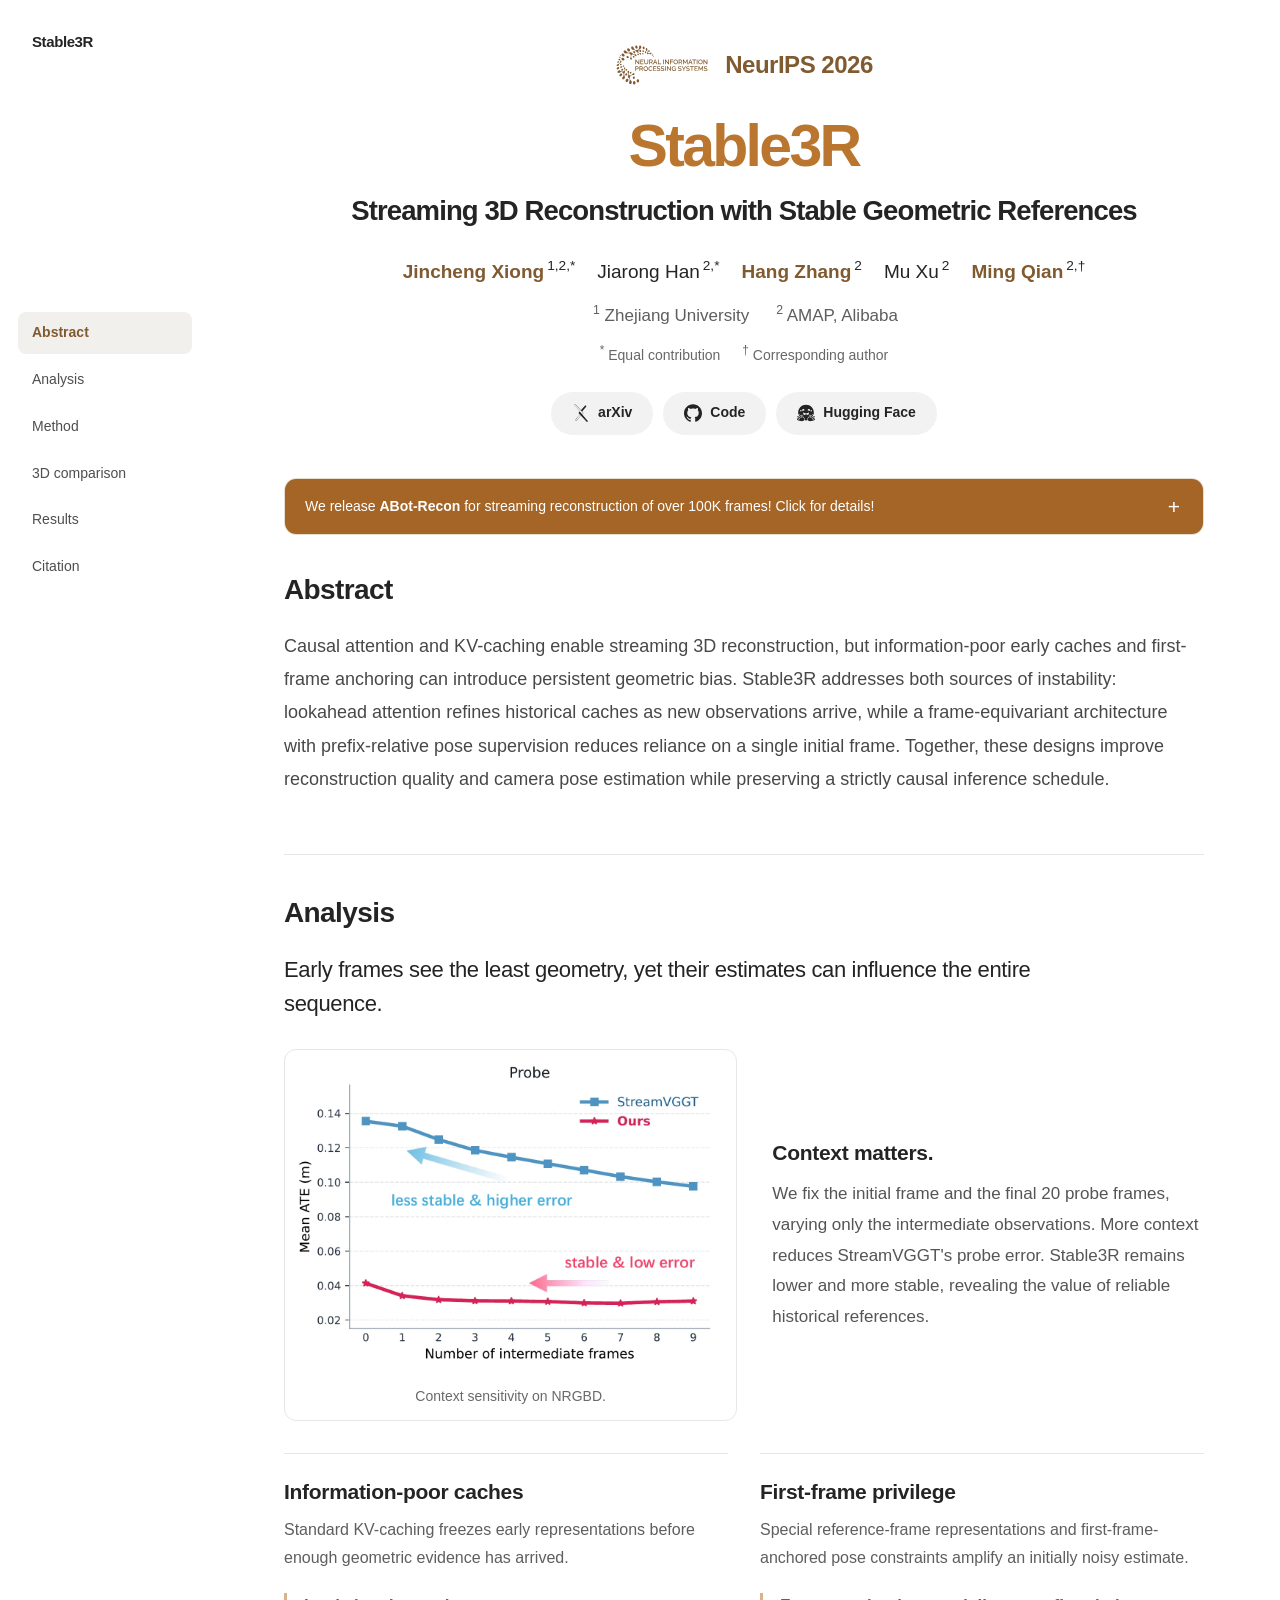
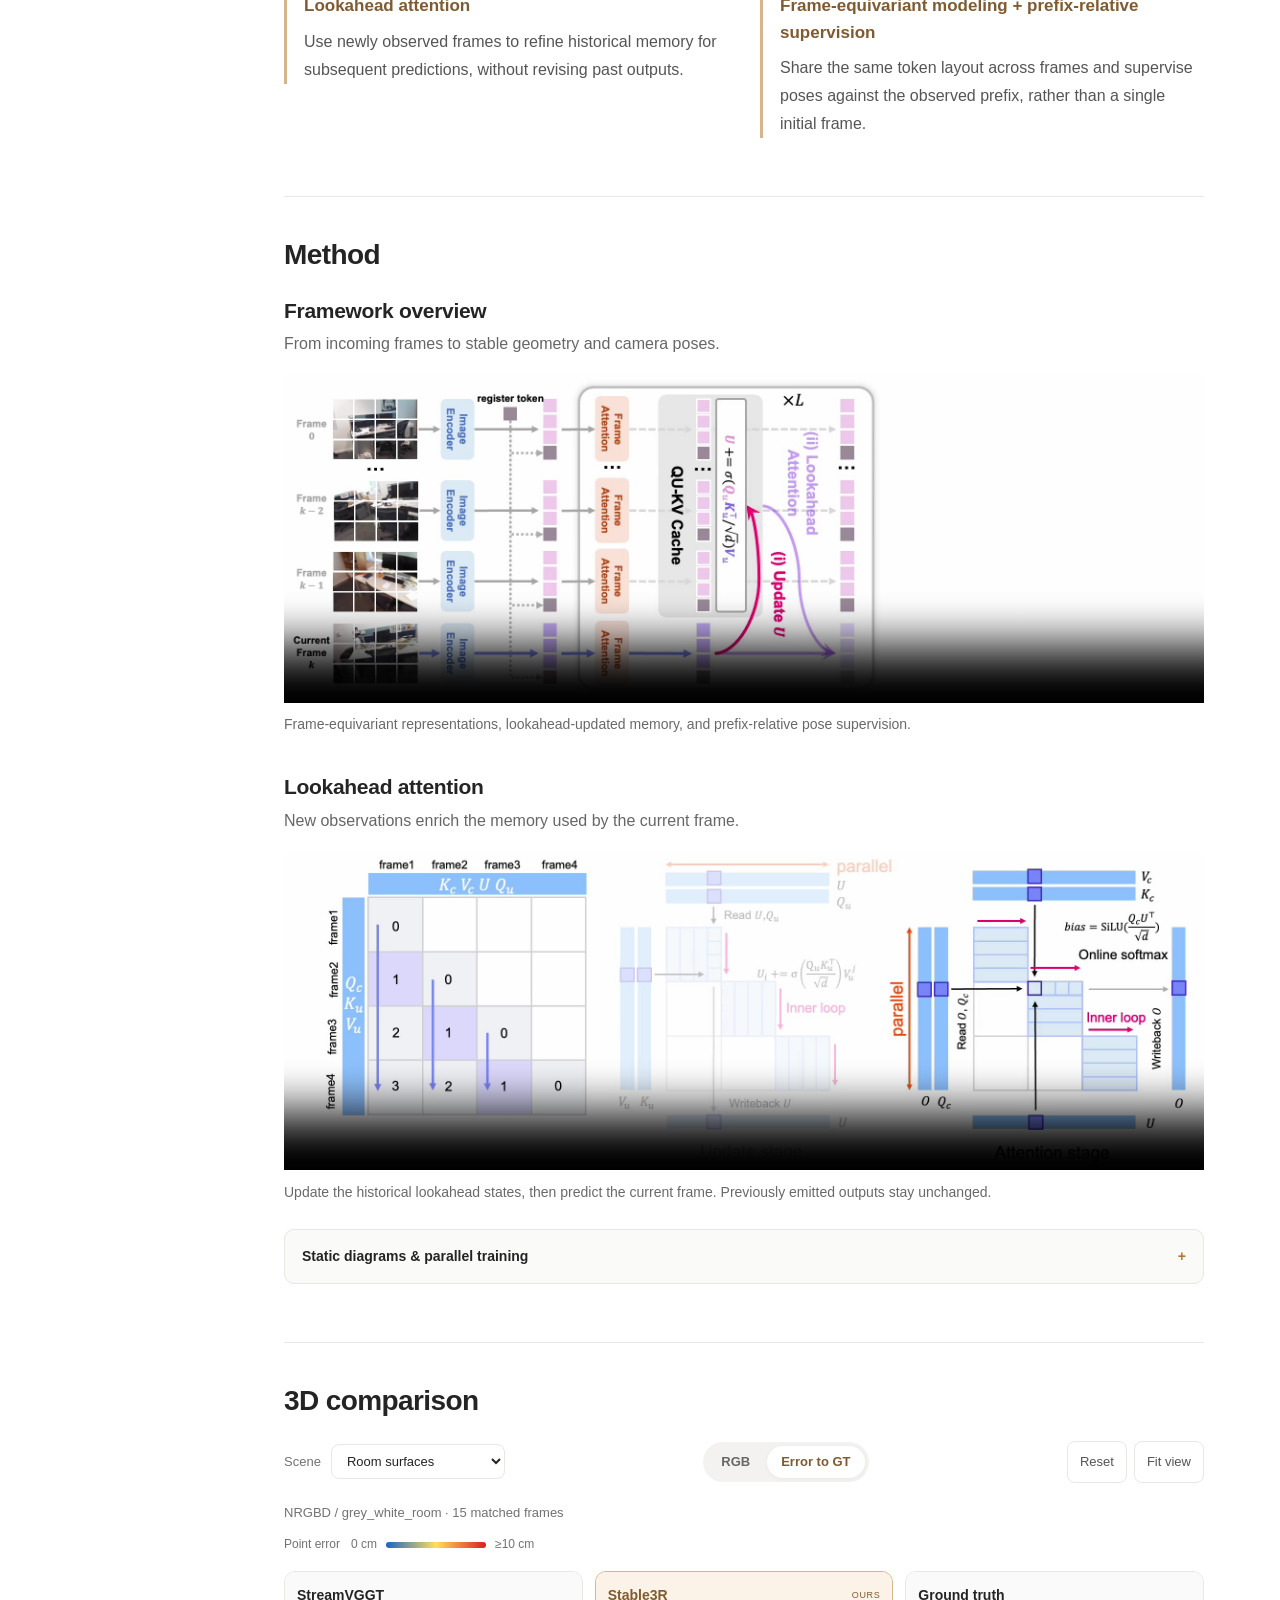
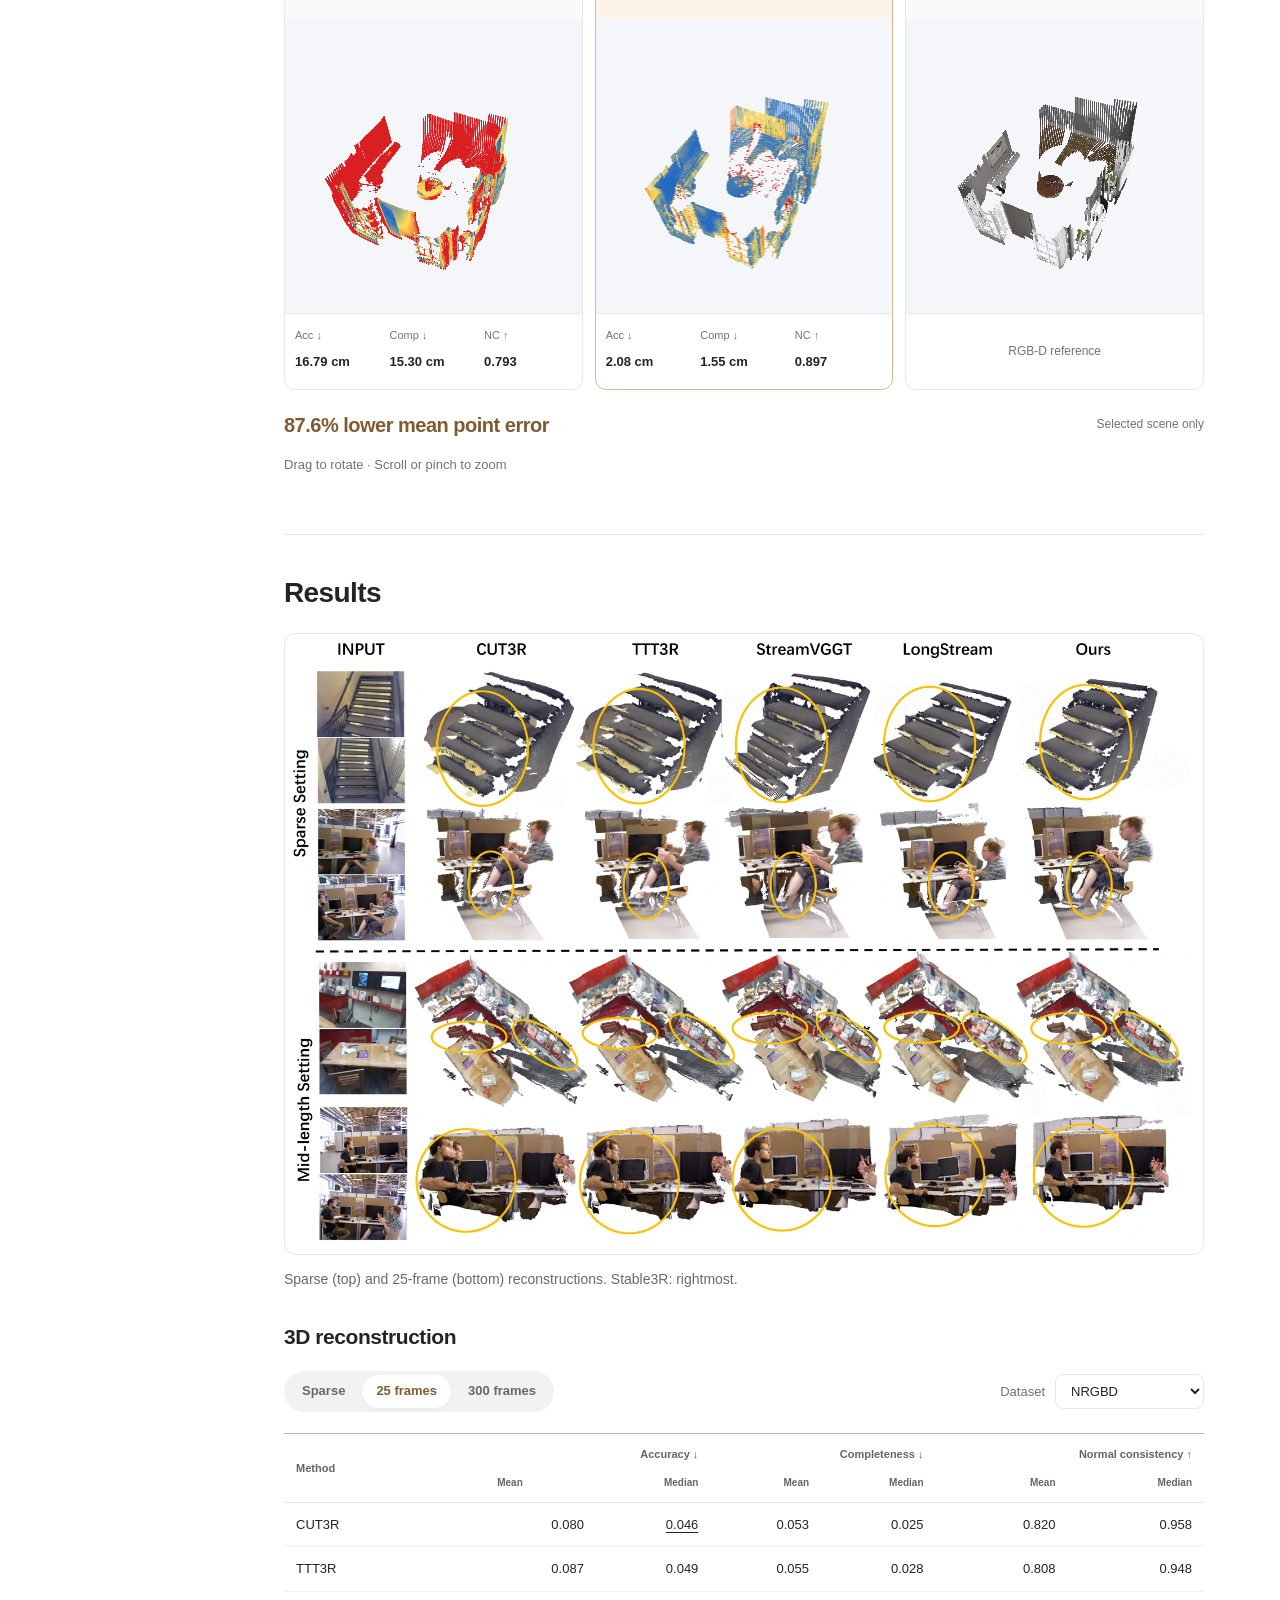
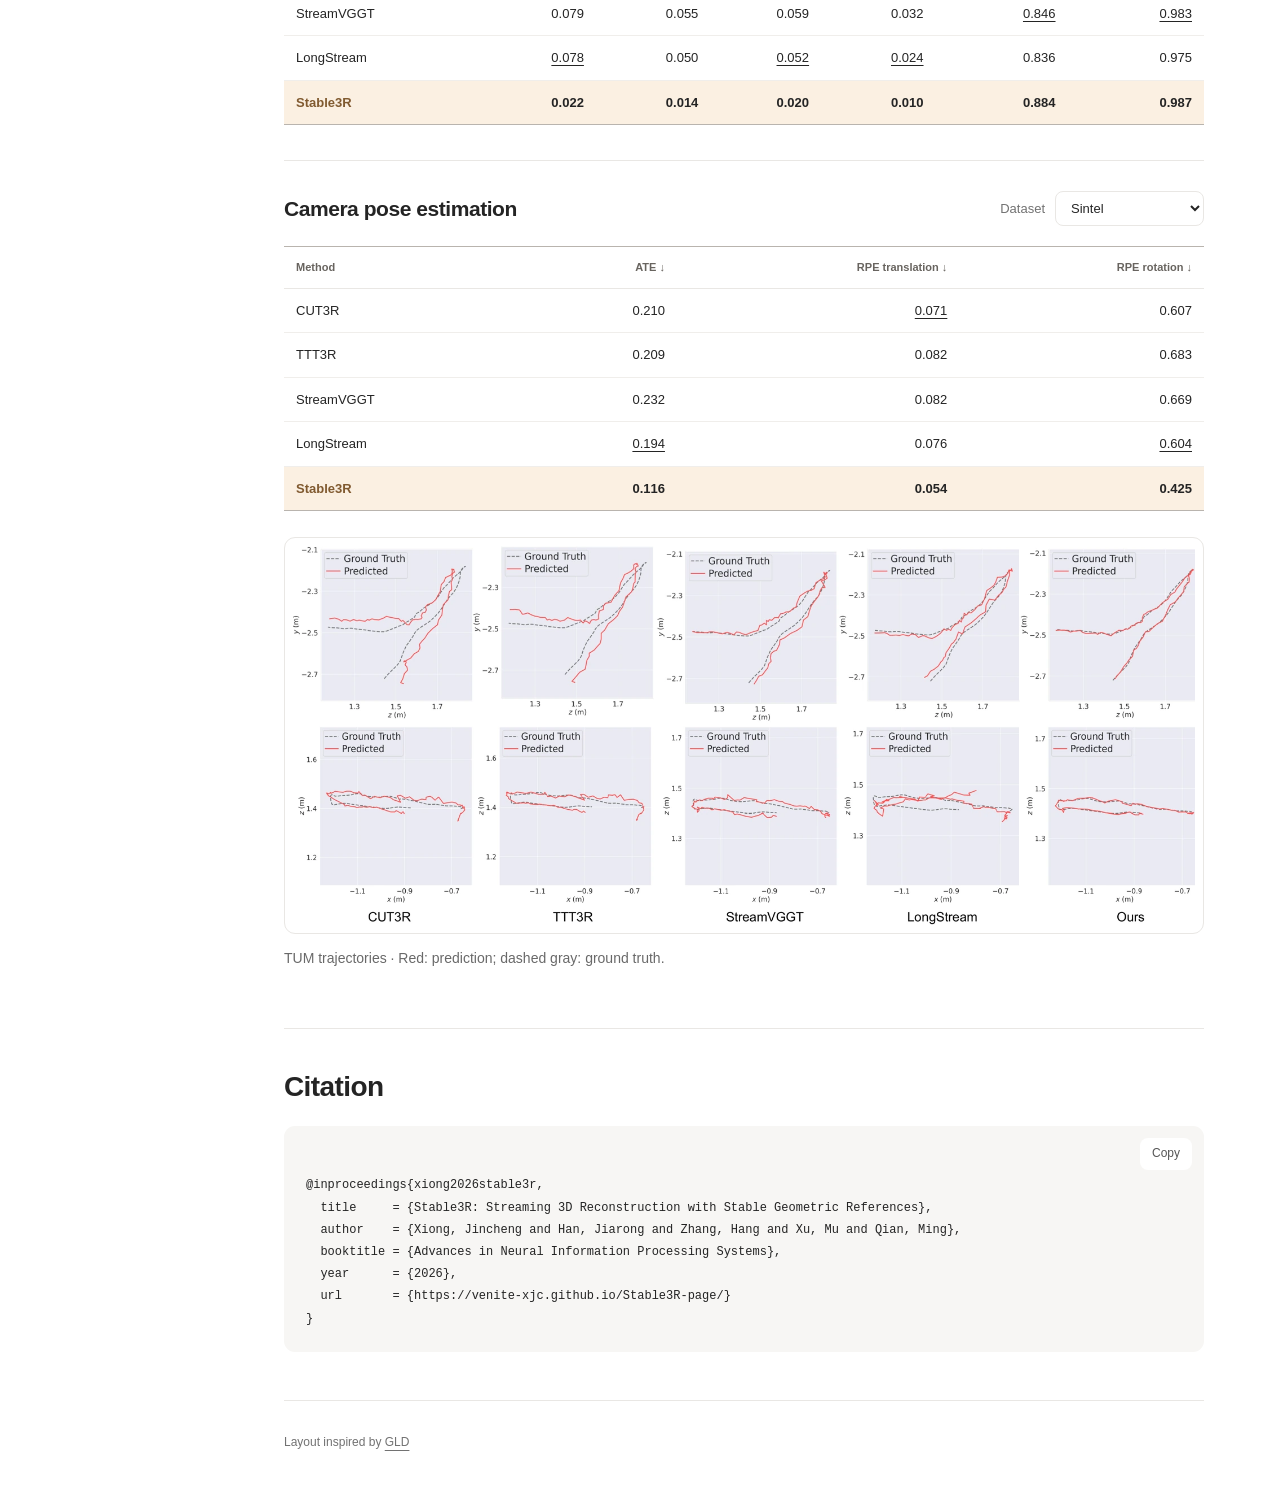
==== commit f6d97c6b: "Make the ABot-Recon announcement compact and label-free" ====
--- a/index.html
+++ b/index.html
@@ -9,7 +9,7 @@
   <link rel="canonical" href="https://venite-xjc.github.io/Stable3R-page/">
   <link rel="icon" href="assets/icons/stable3r-mark-32.png?v=20261123-copper" sizes="32x32" type="image/png">
   <link rel="icon" href="assets/icons/stable3r-mark.svg?v=20261123-copper" sizes="any" type="image/svg+xml">
-  <link rel="stylesheet" href="styles.css?v=20261124-abot-news-copper">
+  <link rel="stylesheet" href="styles.css?v=20261124-abot-news-compact">
   <script src="assets/paper/results-data.js" defer></script>
   <script src="app.js" defer></script>
   <script src="assets/clouds/manifest.js?v=20261123-six-scenes" defer></script>
@@ -60,9 +60,9 @@
     </div>
   </header>
   <main>
-    <aside class="shell news" aria-label="News: our follow-up work">
+    <aside class="shell news" aria-label="ABot-Recon: our follow-up work">
       <details class="news-card" id="abot-news">
-        <summary><span class="news-label">News</span><span class="news-headline">Discover <strong>ABot-Recon</strong>: simple, efficient, high-quality streaming reconstruction at <strong>100K-frame scale</strong>.</span><span class="news-toggle" aria-hidden="true"></span></summary>
+        <summary><span class="news-headline">We release <strong>ABot-Recon</strong> for streaming reconstruction of over 100K frames! Click for details!</span><span class="news-toggle" aria-hidden="true"></span></summary>
         <div class="news-body">
           <p>Built for ultra-long outdoor routes and large spatial extents, ABot-Recon is our follow-up to Stable3R. The two methods are complementary: Stable3R is better suited to reconstruction within a bounded spatial area.</p>
           <p>We have released the <a href="https://arxiv.org/abs/2608.27529" target="_blank" rel="noopener">technical report</a> and open-sourced the <a href="https://github.com/amap-cvlab/ABot-Recon/tree/eval" target="_blank" rel="noopener">evaluation</a>, <a href="https://github.com/amap-cvlab/ABot-Recon" target="_blank" rel="noopener">inference</a>, and <a href="https://github.com/amap-cvlab/ABot-Recon/tree/train" target="_blank" rel="noopener">training</a> frameworks. Dive in and explore!</p>
--- a/styles.css
+++ b/styles.css
@@ -54,14 +54,13 @@
 .resource-button svg { width: 18px; height: 18px; fill: currentColor; flex: none; }
 .news { margin-bottom: 36px; }
 .news-card { background: #fff; color: #242424; border: 1px solid #e6ddd1; border-radius: 12px; overflow: hidden; }
-.news-card summary { display: grid; grid-template-columns: auto minmax(0, 1fr) auto; align-items: start; gap: 16px; padding: 21px 24px; list-style: none; cursor: pointer; background: #a46527; color: #fff; }
+.news-card summary { display: grid; grid-template-columns: minmax(0, 1fr) auto; align-items: center; gap: 12px; padding: 16px 20px; list-style: none; cursor: pointer; background: #a46527; color: #fff; }
 .news-card summary::-webkit-details-marker { display: none; }
 .news-card summary:hover { background: #92591f; }
 .news-card summary:focus-visible { outline: 3px solid #f0cf9b; outline-offset: -4px; }
-.news-label { color: #fff; font-size: 14px; line-height: 1.8; font-weight: 700; letter-spacing: .04em; padding-top: 2px; }
-.news-headline { font-size: 17px; line-height: 1.65; }
+.news-headline { font-size: 14px; line-height: 1.65; }
 .news-headline strong { color: #fff; font-weight: 650; }
-.news-toggle { width: 20px; color: #fff; font-size: 25px; line-height: 1.12; text-align: center; }
+.news-toggle { width: 18px; color: #fff; font-size: 21px; line-height: 1.12; text-align: center; }
 .news-toggle::before { content: "+"; }
 .news-card[open] .news-toggle::before { content: "−"; }
 .news-body { padding: 2px 24px 25px; font-size: 16px; line-height: 1.8; background: #fff; color: #242424; }
@@ -217,10 +216,7 @@
   .resource-button svg { width: 16px; height: 16px; }
   .abstract p { font-size: 17px; line-height: 1.85; }
   .news { margin-bottom: 30px; }
-  .news-card summary { grid-template-columns: minmax(0, 1fr) auto; gap: 8px 13px; padding: 18px; }
-  .news-label { grid-column: 1; grid-row: 1; padding-top: 0; }
-  .news-headline { grid-column: 1; grid-row: 2; font-size: 16px; }
-  .news-toggle { grid-column: 2; grid-row: 1 / 3; align-self: center; }
+  .news-card summary { gap: 12px; padding: 15px 18px; }
   .news-body { padding: 0 18px 20px; }
   .section { margin-top: 37px; padding-top: 29px; }
   .section-heading { margin-bottom: 19px; }
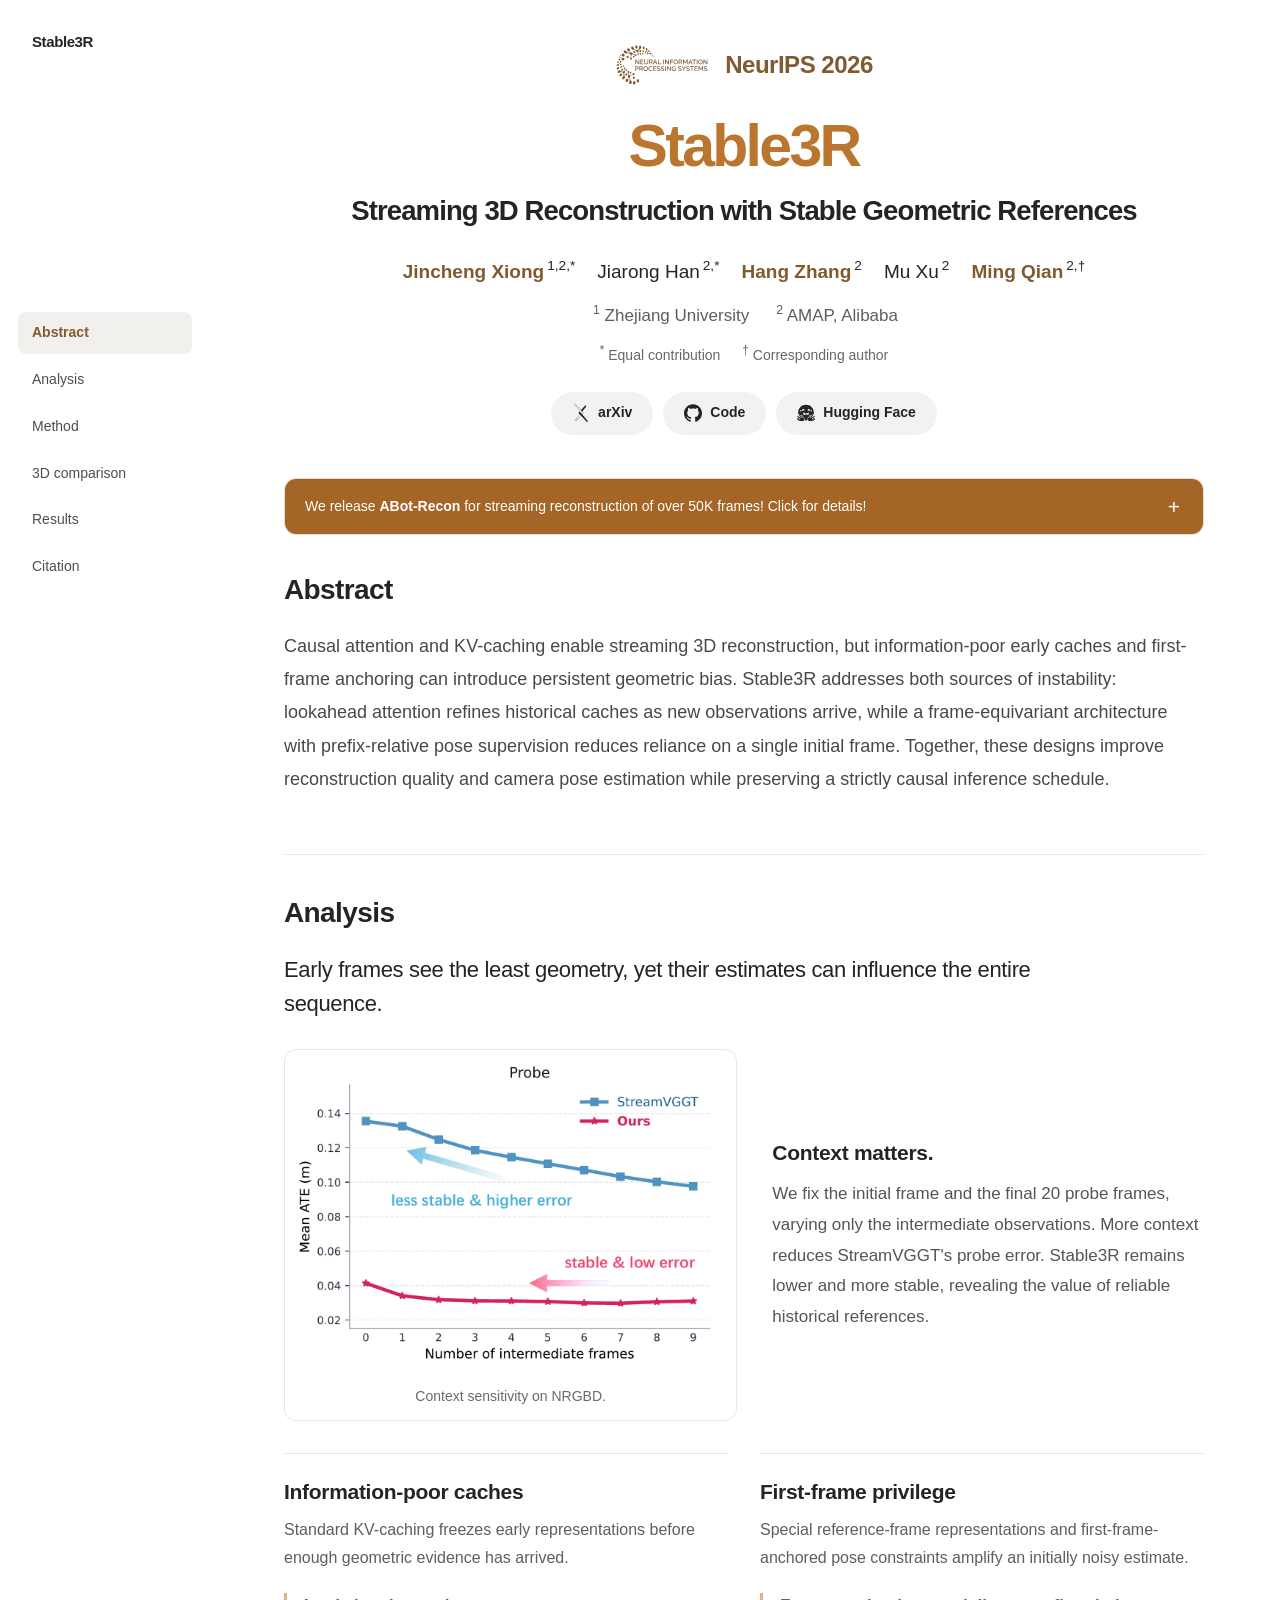
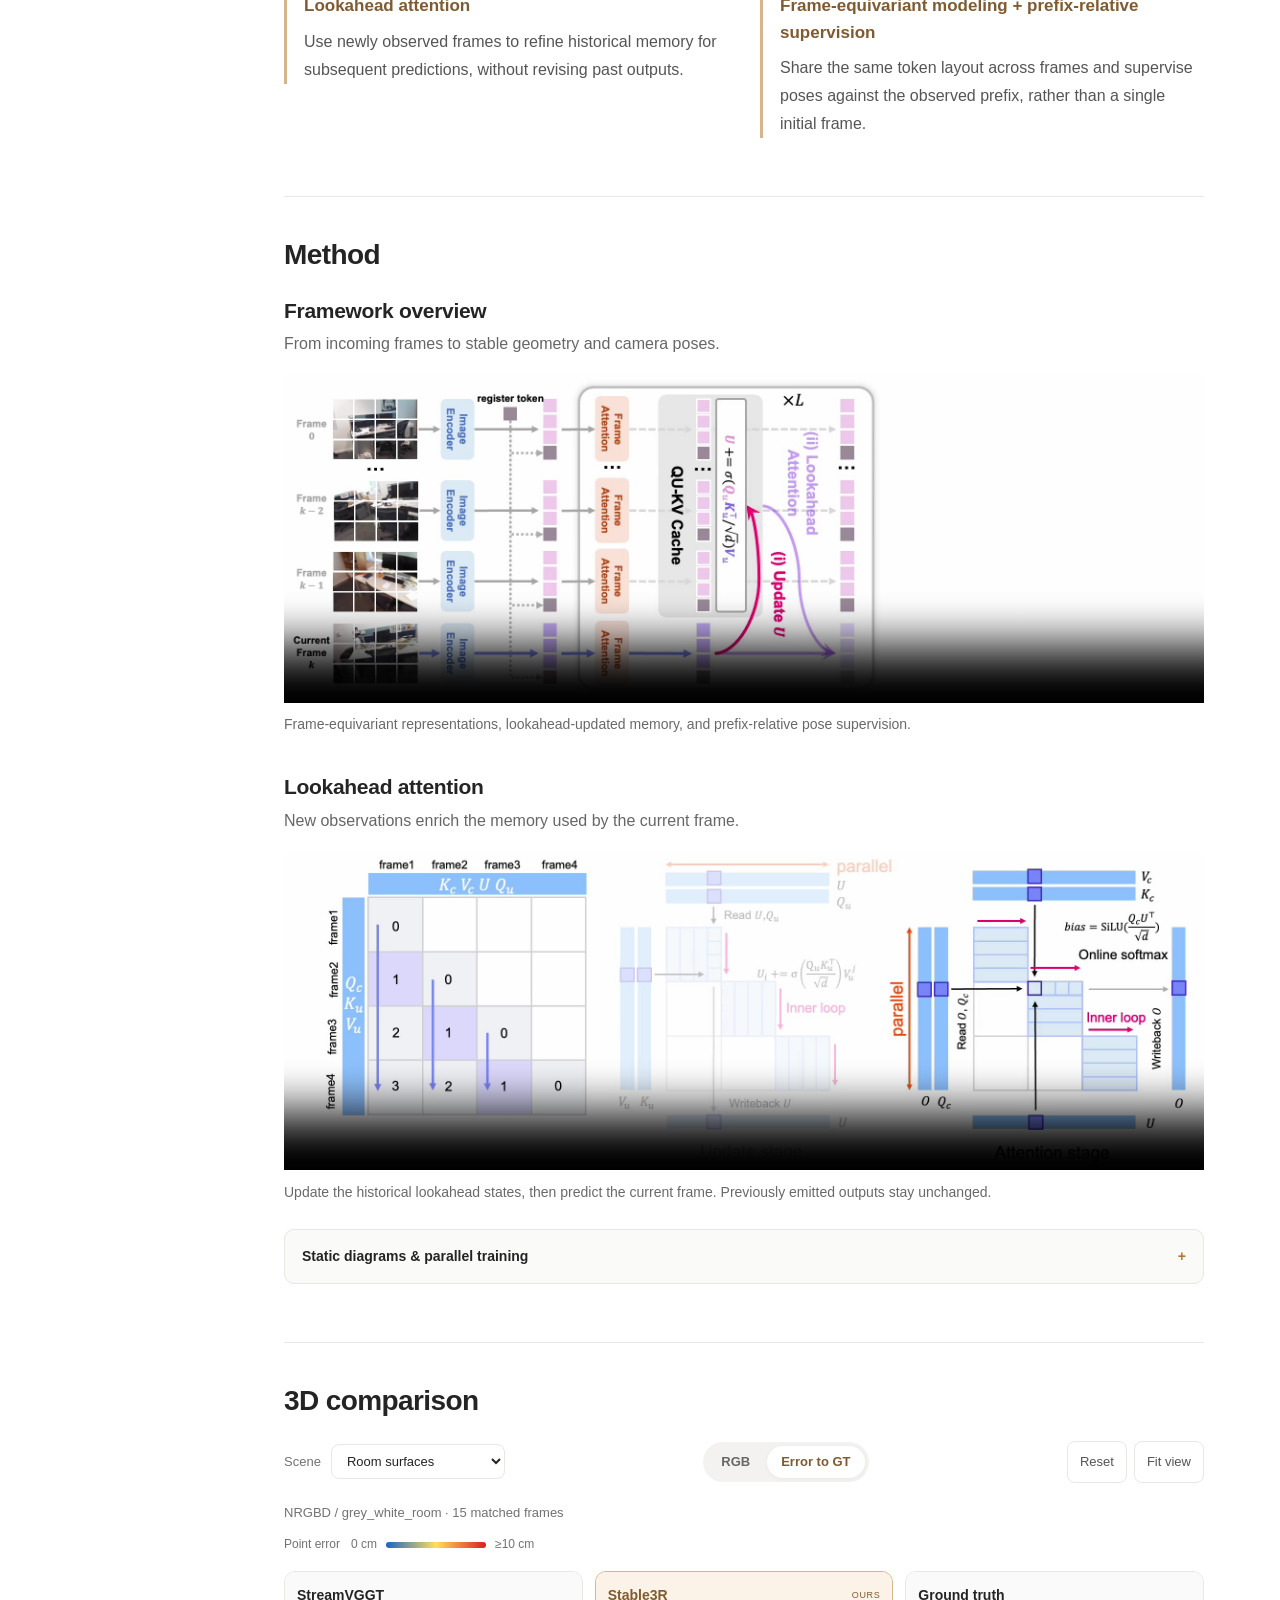
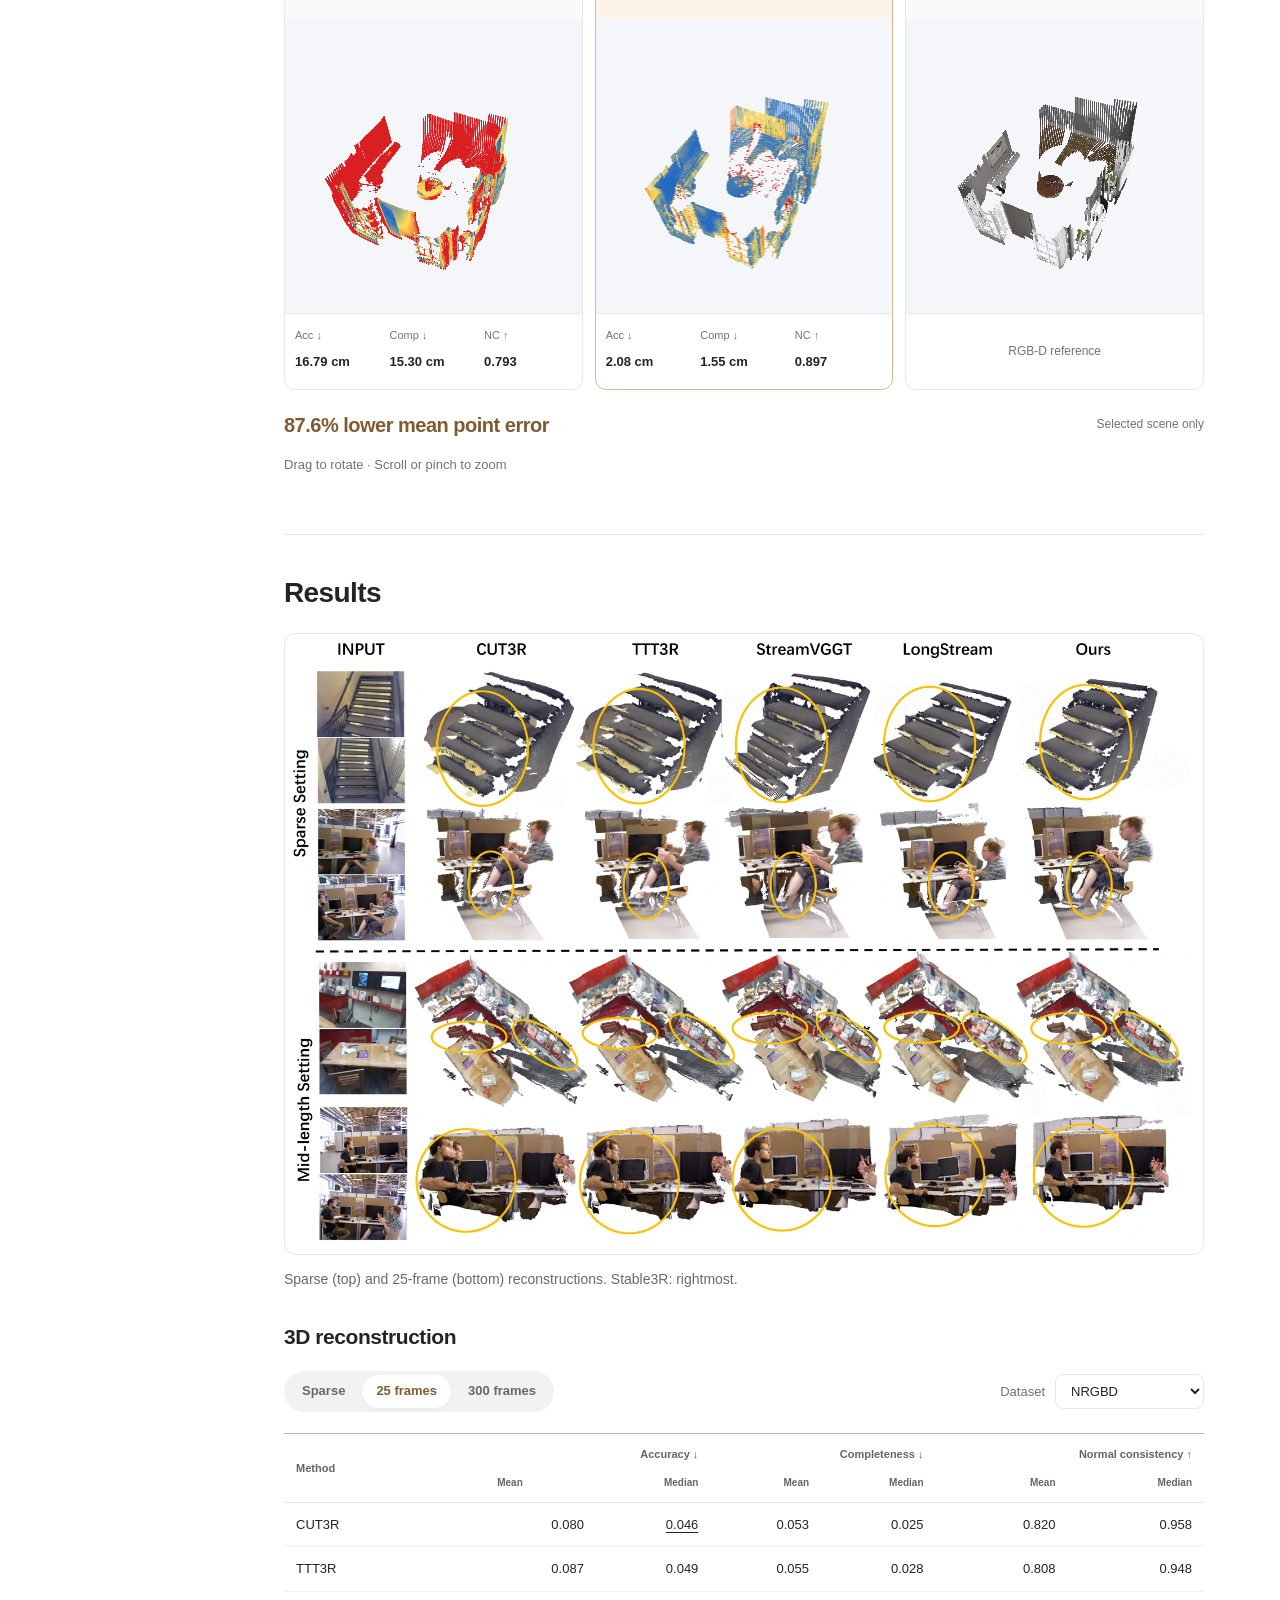
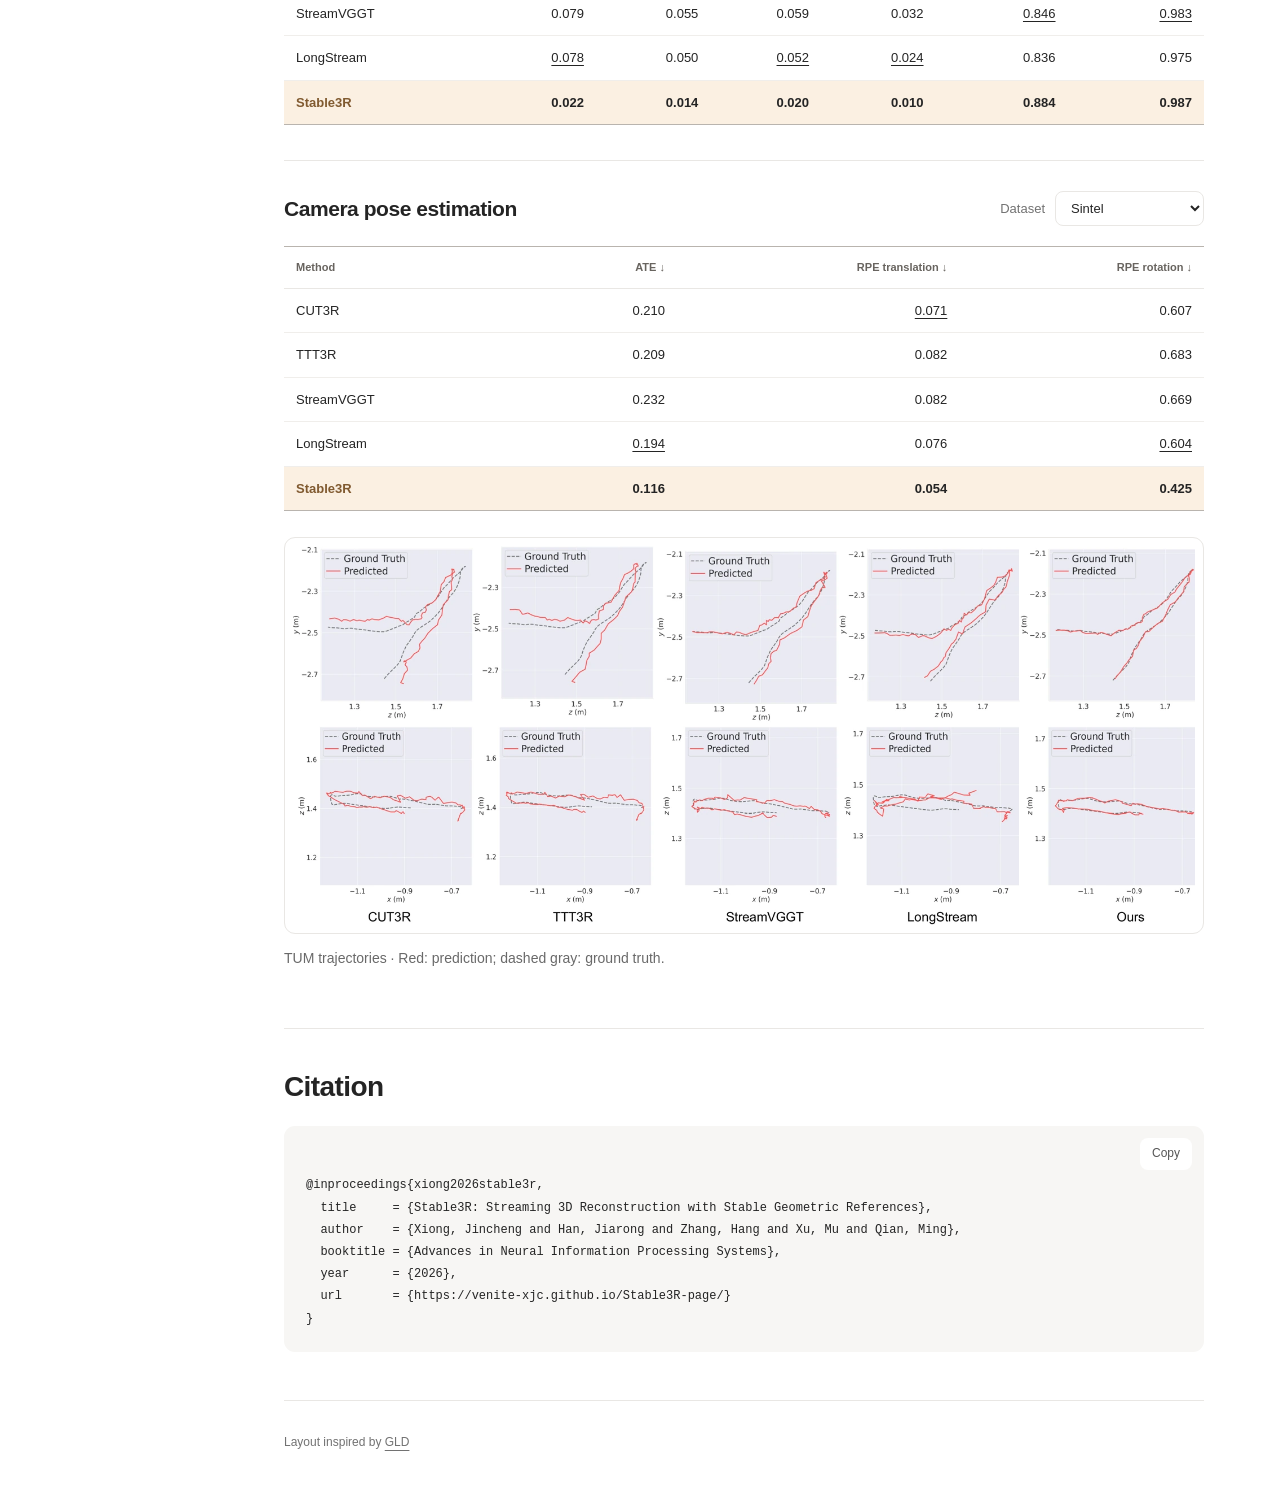
==== commit 196c2669: "Align the announcement headline with 50K-frame streaming" ====
--- a/index.html
+++ b/index.html
@@ -9,7 +9,7 @@
   <link rel="canonical" href="https://venite-xjc.github.io/Stable3R-page/">
   <link rel="icon" href="assets/icons/stable3r-mark-32.png?v=20261123-copper" sizes="32x32" type="image/png">
   <link rel="icon" href="assets/icons/stable3r-mark.svg?v=20261123-copper" sizes="any" type="image/svg+xml">
-  <link rel="stylesheet" href="styles.css?v=20261124-abot-news-compact">
+  <link rel="stylesheet" href="styles.css?v=20261124-abot-news-metrics">
   <script src="assets/paper/results-data.js" defer></script>
   <script src="app.js" defer></script>
   <script src="assets/clouds/manifest.js?v=20261123-six-scenes" defer></script>
@@ -62,11 +62,10 @@
   <main>
     <aside class="shell news" aria-label="ABot-Recon: our follow-up work">
       <details class="news-card" id="abot-news">
-        <summary><span class="news-headline">We release <strong>ABot-Recon</strong> for streaming reconstruction of over 100K frames! Click for details!</span><span class="news-toggle" aria-hidden="true"></span></summary>
+        <summary><span class="news-headline">We release <strong>ABot-Recon</strong> for streaming reconstruction of over 50K frames! Click for details!</span><span class="news-toggle" aria-hidden="true"></span></summary>
         <div class="news-body">
-          <p>Built for ultra-long outdoor routes and large spatial extents, ABot-Recon is our follow-up to Stable3R. The two methods are complementary: Stable3R is better suited to reconstruction within a bounded spatial area.</p>
-          <p>We have released the <a href="https://arxiv.org/abs/2608.27529" target="_blank" rel="noopener">technical report</a> and open-sourced the <a href="https://github.com/amap-cvlab/ABot-Recon/tree/eval" target="_blank" rel="noopener">evaluation</a>, <a href="https://github.com/amap-cvlab/ABot-Recon" target="_blank" rel="noopener">inference</a>, and <a href="https://github.com/amap-cvlab/ABot-Recon/tree/train" target="_blank" rel="noopener">training</a> frameworks. Dive in and explore!</p>
-          <a class="news-project-link" href="https://amap-cvlab.github.io/ABot-Recon-html/" target="_blank" rel="noopener">Visit the ABot-Recon homepage</a>
+          <p>ABot-Recon outperforms LingBot-Map overall, delivering <strong>&gt;24 FPS</strong> with <strong>&lt;7 GB</strong> of GPU memory and supporting streams of <strong>50K+ frames</strong>.</p>
+          <p>Its simple architecture and large-scale training on <strong>over 1 million sequences</strong> make ABot-Recon a strong next-generation streaming backbone for ultra-long outdoor routes, complementing Stable3R's focus on bounded spatial areas. Our technical report and evaluation, inference, and training frameworks are open—explore the <a class="news-project-link" href="https://amap-cvlab.github.io/ABot-Recon-html/" target="_blank" rel="noopener">ABot-Recon homepage</a>.</p>
         </div>
       </details>
     </aside>
--- a/styles.css
+++ b/styles.css
@@ -67,7 +67,7 @@
 .news-body p { margin-top: 17px; }
 .news-body a { color: var(--accent-dark); text-underline-offset: 4px; }
 .news-body a:hover { color: #6d471f; }
-.news-project-link { display: inline-block; margin-top: 17px; font-weight: 650; }
+.news-project-link { font-weight: 650; }
 .figure-link { display: block; border-radius: 6px; }
 .figure-link:hover { outline: 2px solid #e7d6c1; outline-offset: 6px; }
 figcaption { color: #696969; font-size: 14px; line-height: 1.65; margin-top: 13px; }
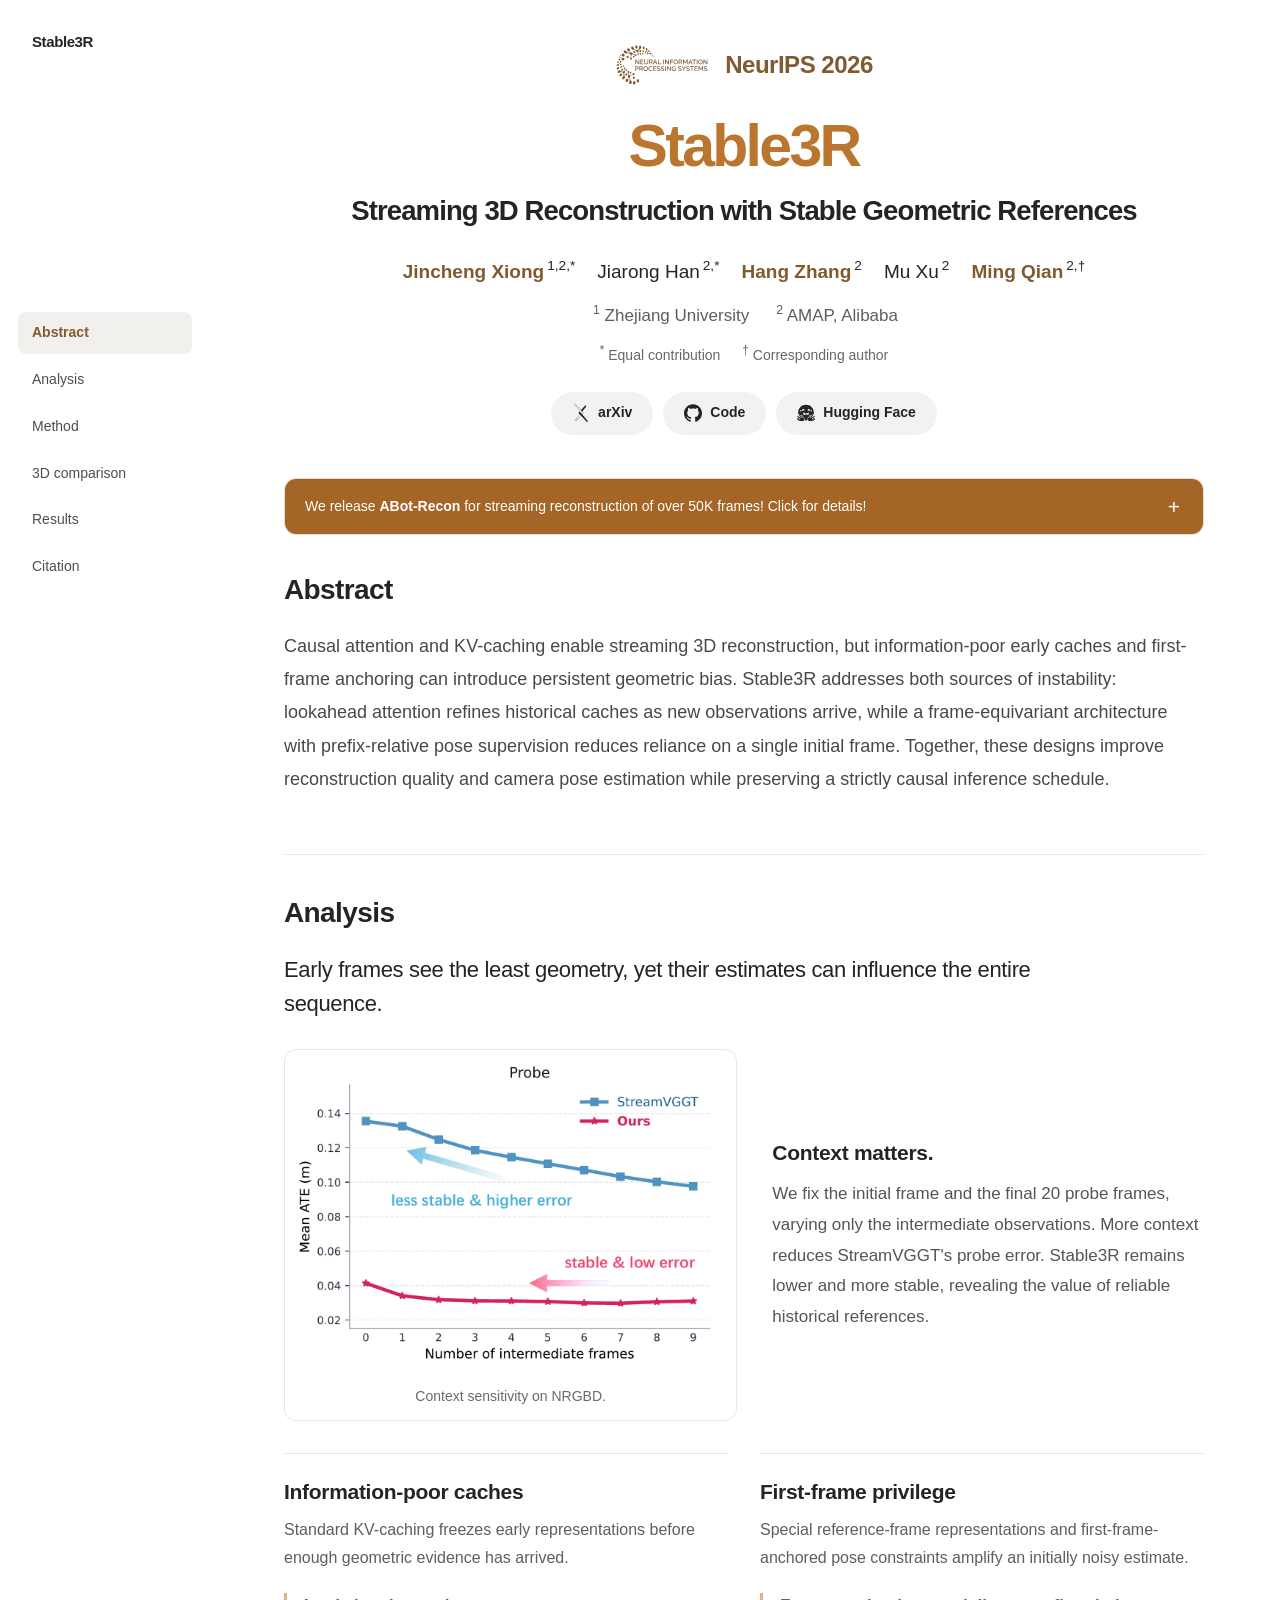
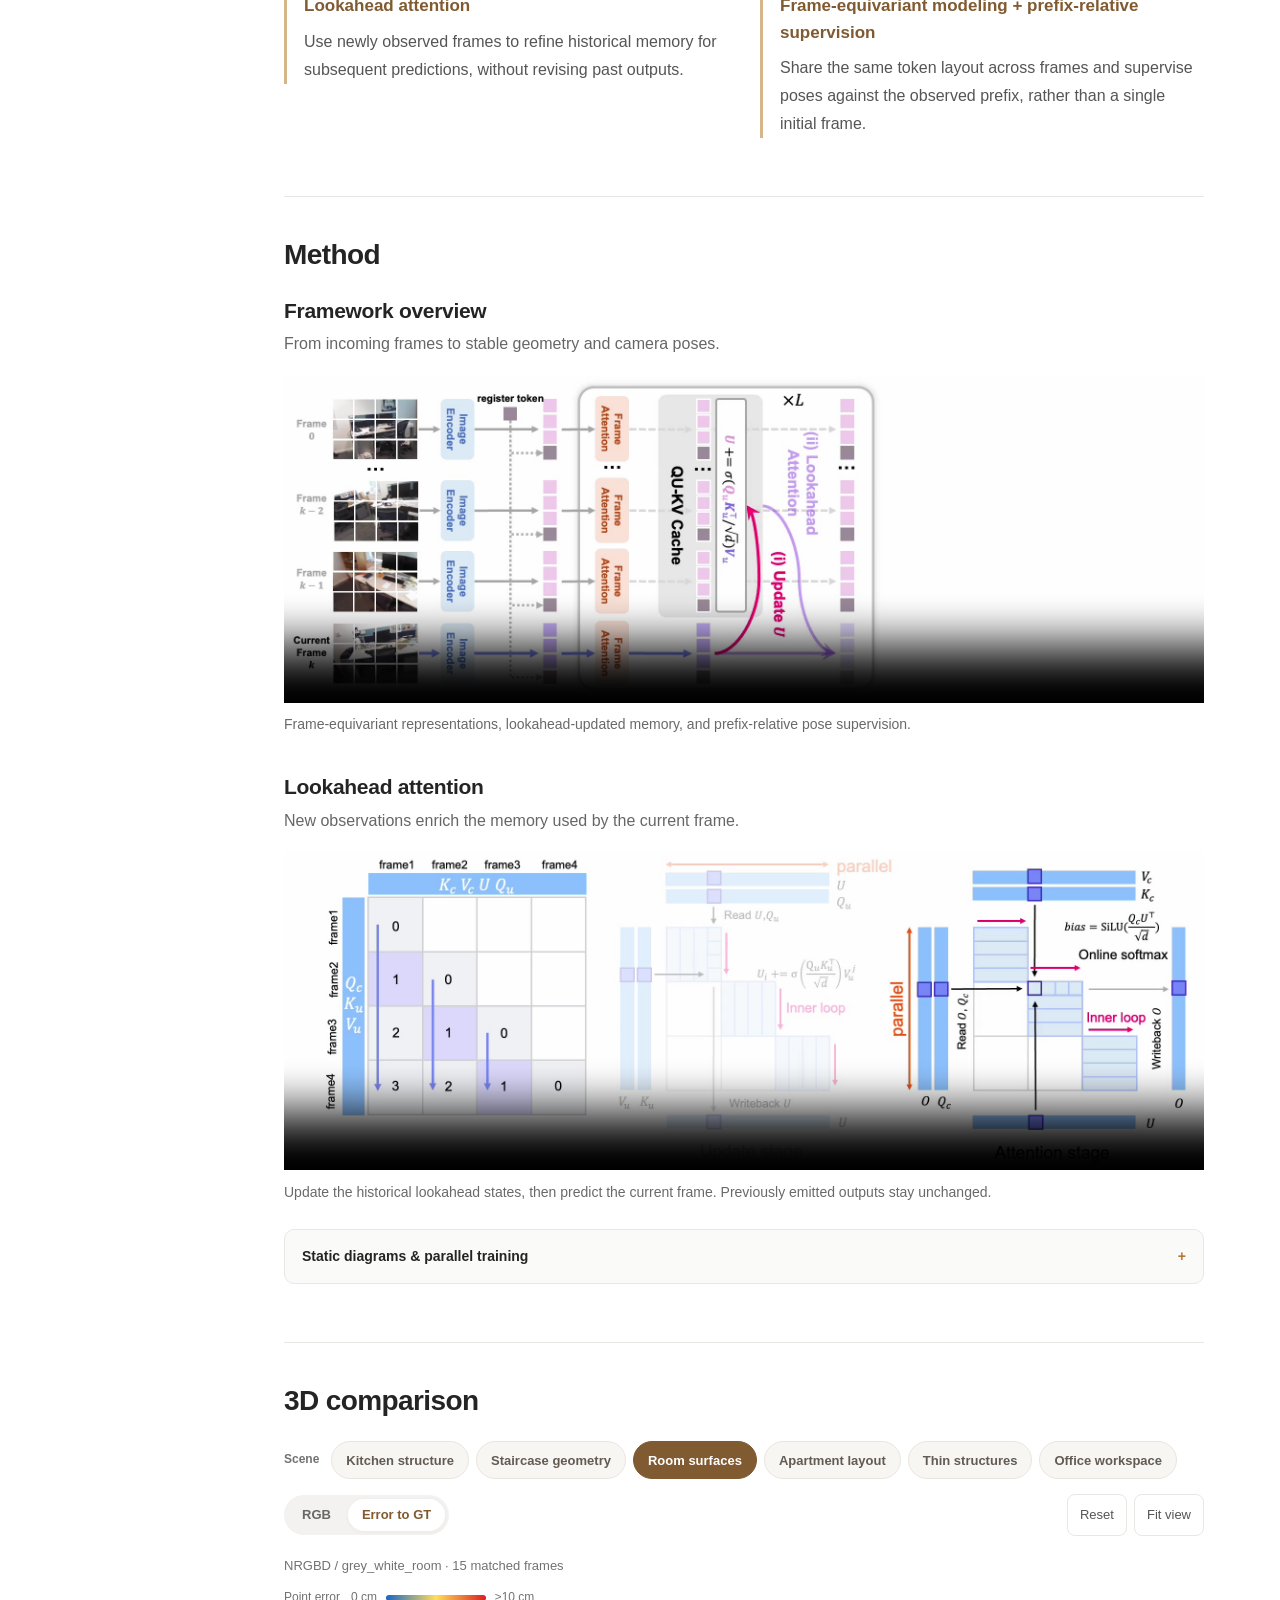
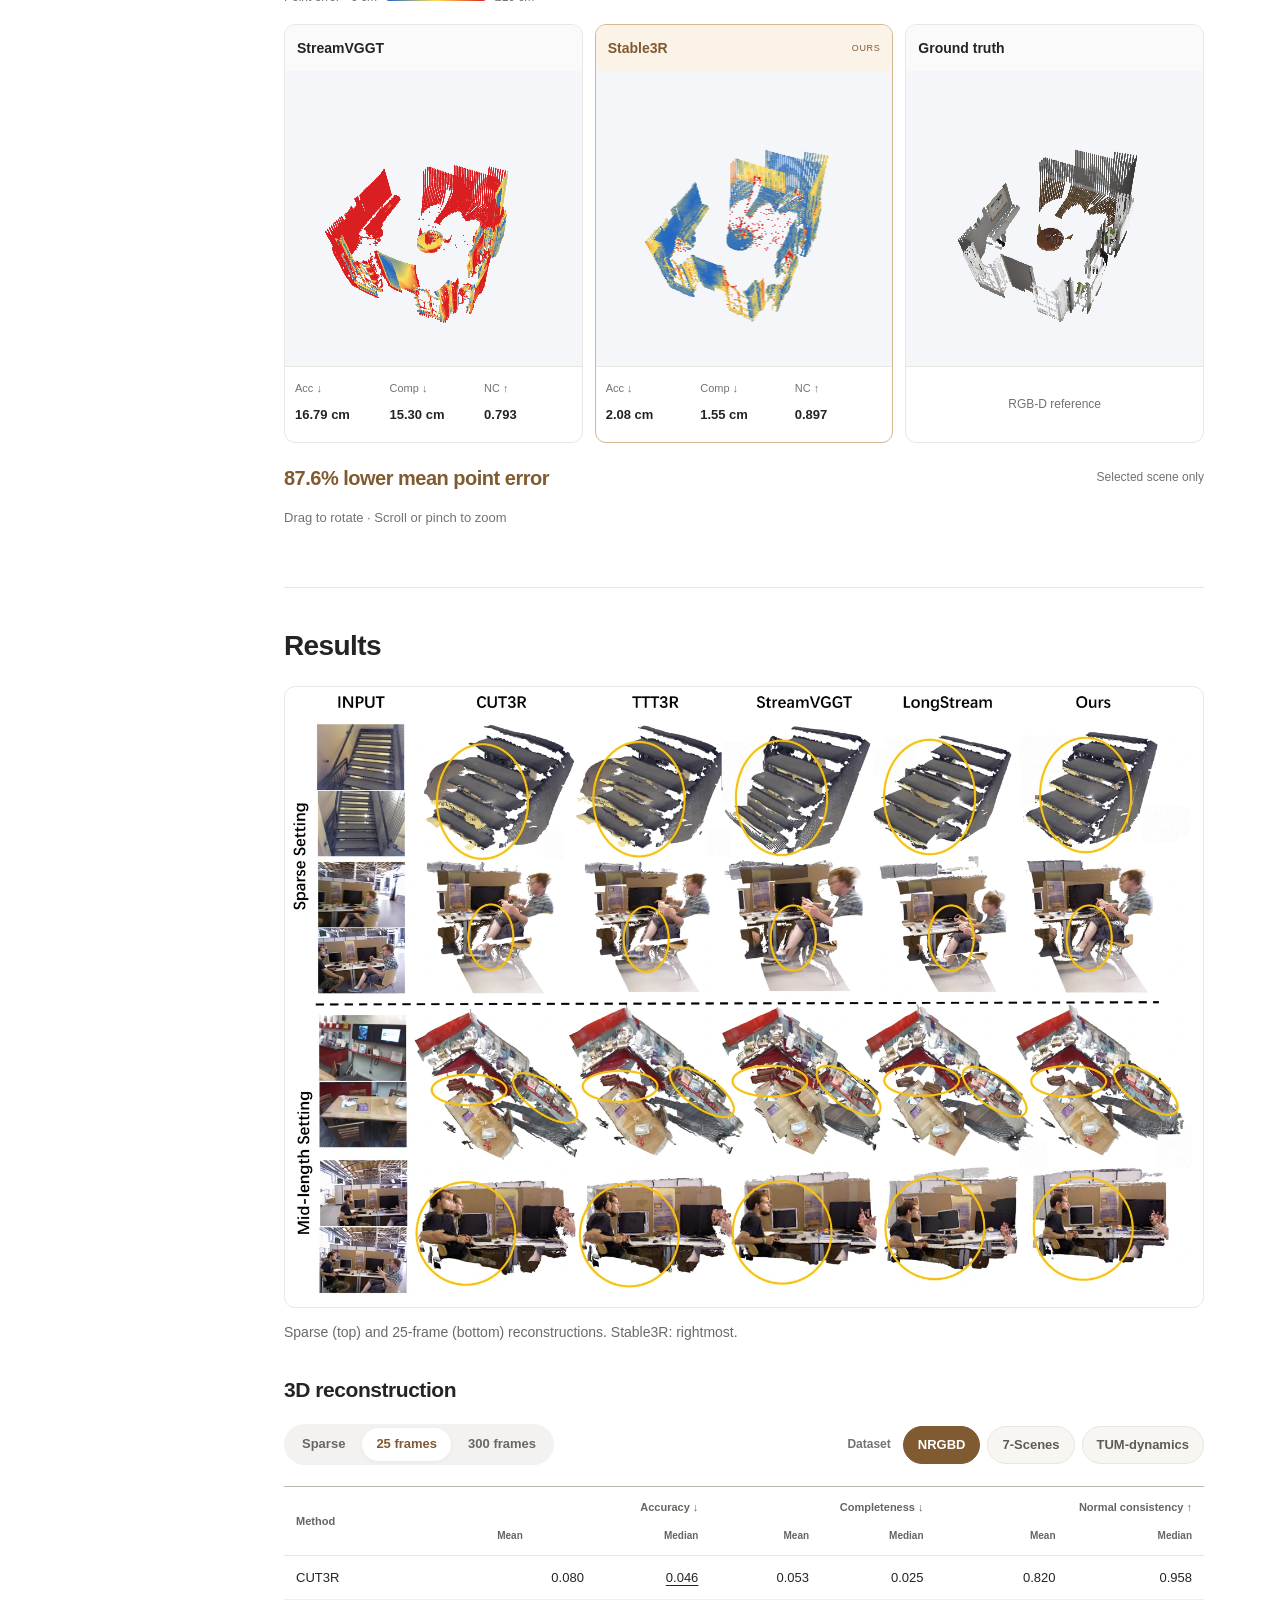
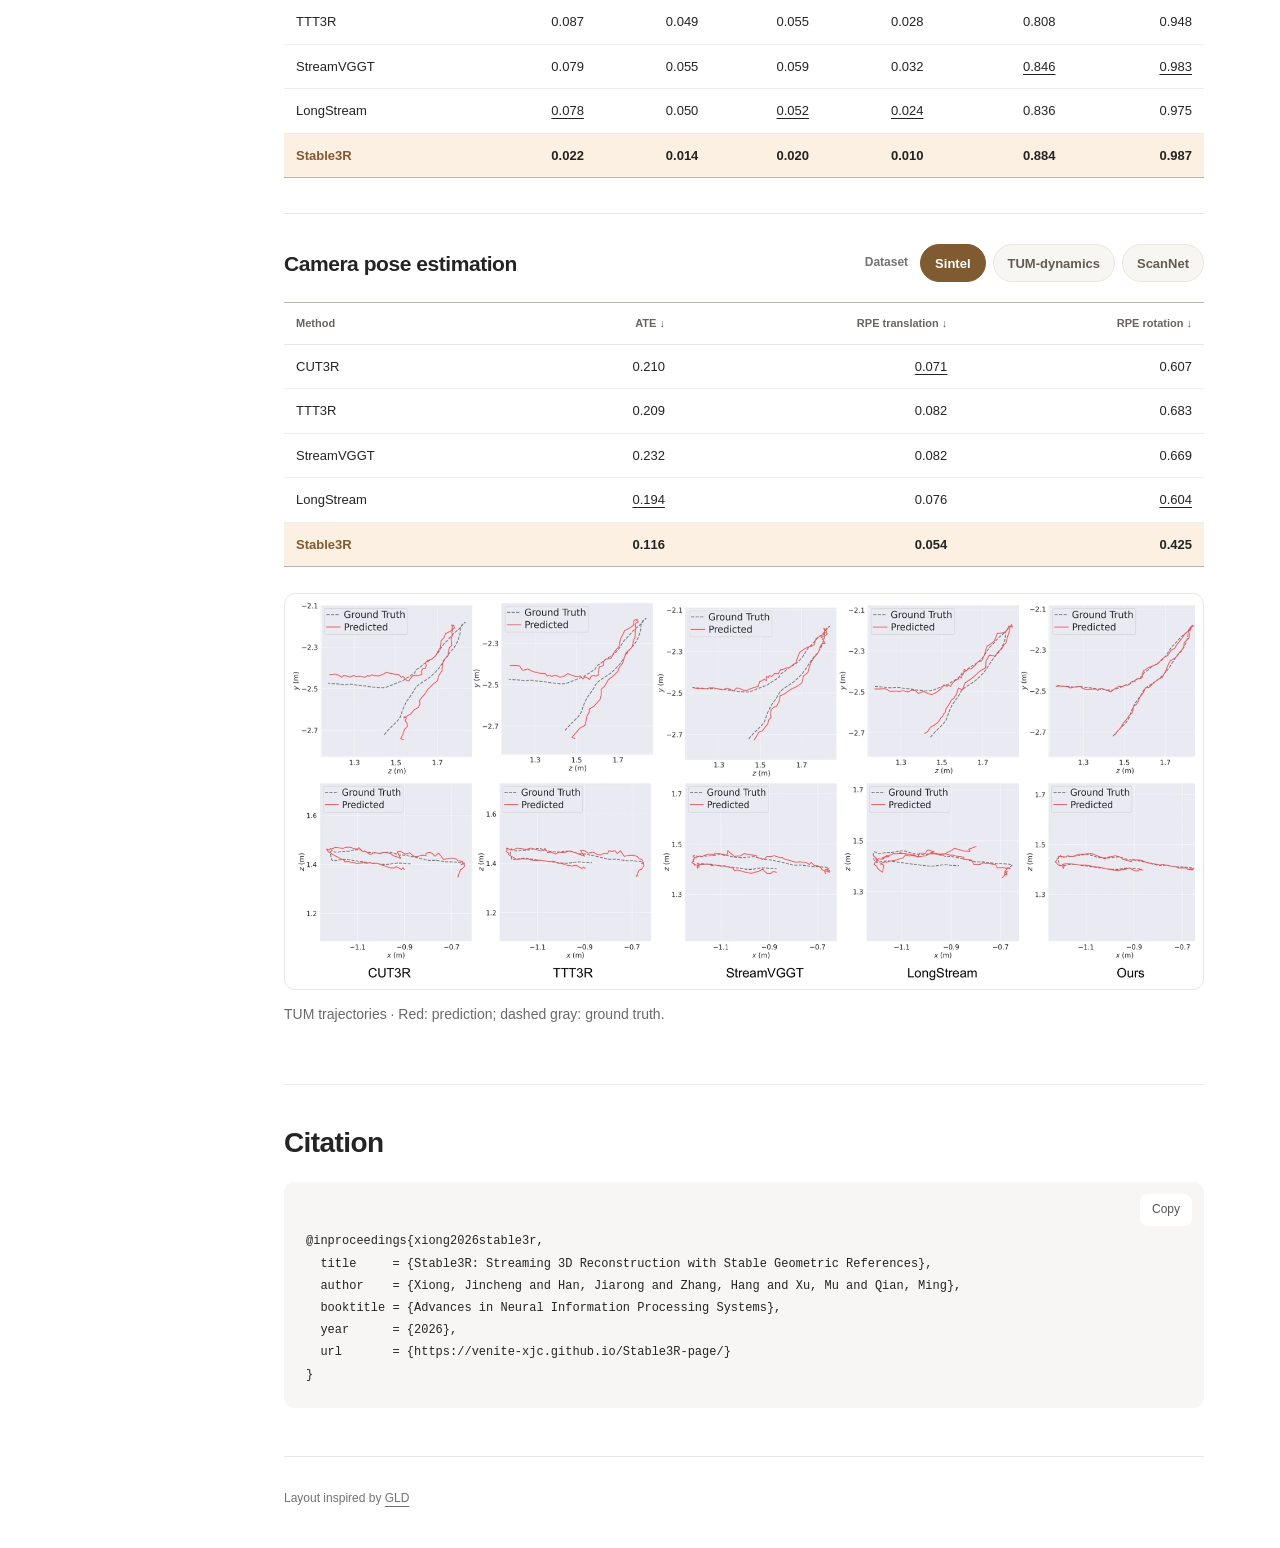
==== commit 78041810: "Replace scene and dataset dropdowns with expanded pill selectors" ====
--- a/index.html
+++ b/index.html
@@ -9,12 +9,12 @@
   <link rel="canonical" href="https://venite-xjc.github.io/Stable3R-page/">
   <link rel="icon" href="assets/icons/stable3r-mark-32.png?v=20261123-copper" sizes="32x32" type="image/png">
   <link rel="icon" href="assets/icons/stable3r-mark.svg?v=20261123-copper" sizes="any" type="image/svg+xml">
-  <link rel="stylesheet" href="styles.css?v=20261124-abot-news-metrics">
+  <link rel="stylesheet" href="styles.css?v=20261124-expanded-choices">
   <script src="assets/paper/results-data.js" defer></script>
   <script src="app.js" defer></script>
   <script src="assets/clouds/manifest.js?v=20261123-six-scenes" defer></script>
   <script src="clouds.js" defer></script>
-  <script src="presentation.js?v=20261123" defer></script>
+  <script src="presentation.js?v=20261124-expanded-choices" defer></script>
 </head>
 <body>
   <a class="skip-link" href="#abstract">Skip to content</a>
--- a/styles.css
+++ b/styles.css
@@ -107,6 +107,15 @@
 .dataset-label { display: flex; align-items: center; gap: 10px; font-size: 13px; color: var(--muted); white-space: nowrap; }
 .dataset-label select { padding: 8px 28px 8px 11px; border: 1px solid var(--line); border-radius: 8px; background: #fff; color: var(--ink); font-size: 13px; min-width: 136px; }
 .cloud-controls .dataset-label select { min-width: 174px; }
+.choice-picker { display: flex; align-items: center; gap: 12px; min-width: 0; }
+.choice-label { flex: none; font-size: 12px; font-weight: 600; color: var(--muted); }
+.choice-options { display: flex; flex-wrap: wrap; gap: 7px; min-width: 0; }
+.choice-button { border: 1px solid #eae5df; border-radius: 999px; padding: 8px 14px; min-height: 38px; background: #f8f6f3; color: #625b53; font-size: 13px; font-weight: 550; line-height: 1.5; white-space: nowrap; }
+.choice-button:hover { background: #f1e8dc; border-color: #d9c3a6; color: var(--accent-dark); }
+.choice-button[aria-pressed="true"] { background: var(--accent-dark); border-color: var(--accent-dark); color: #fff; font-weight: 650; }
+.choice-button:disabled { opacity: .45; cursor: not-allowed; }
+.cloud-controls .choice-picker { flex-basis: 100%; align-items: flex-start; }
+.cloud-controls .choice-label { padding-top: 8px; }
 .cloud-mode, .protocol-switch { display: inline-flex; padding: 4px; gap: 3px; border-radius: 999px; background: #f3f2f0; }
 .cloud-mode button, .protocol-switch button { border: 0; border-radius: 999px; padding: 6px 14px; font-size: 13px; font-weight: 600; line-height: 1.6; color: #676767; background: transparent; }
 .cloud-mode button[aria-pressed="true"], .protocol-switch button[aria-pressed="true"] { background: #fff; color: var(--accent-dark); box-shadow: 0 1px 5px #0000000b; }
@@ -229,6 +238,9 @@
   .technical-detail { padding: 13px 15px; }
   .cloud-controls { gap: 13px; }
   .cloud-controls .dataset-label { width: 100%; }
+  .choice-picker { width: 100%; align-items: flex-start; flex-direction: column; gap: 8px; }
+  .cloud-controls .choice-label { padding-top: 0; }
+  .choice-button { min-height: 40px; padding: 8px 13px; }
   .cloud-context { font-size: 12px; }
   .cloud-mode button { padding: 6px 12px; font-size: 12px; }
   .cloud-panels { grid-template-columns: 1fr; gap: 17px; }
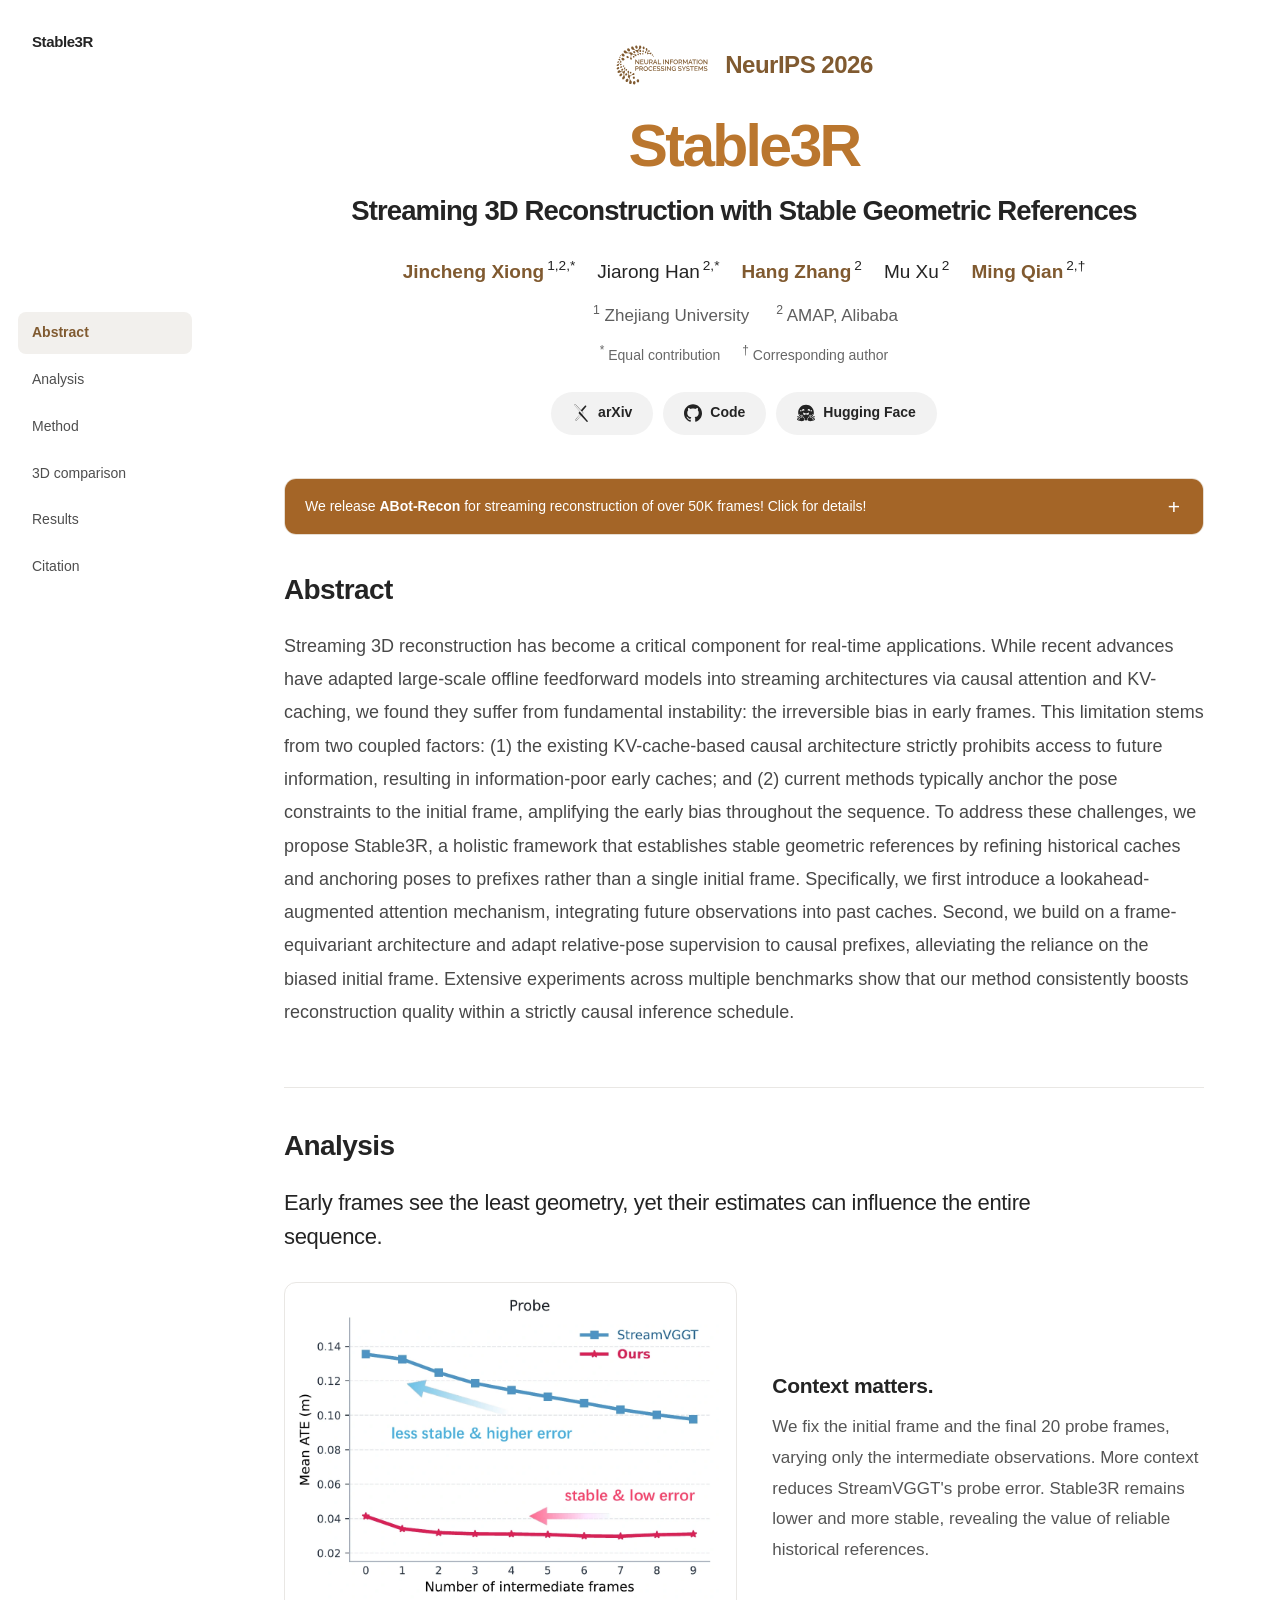
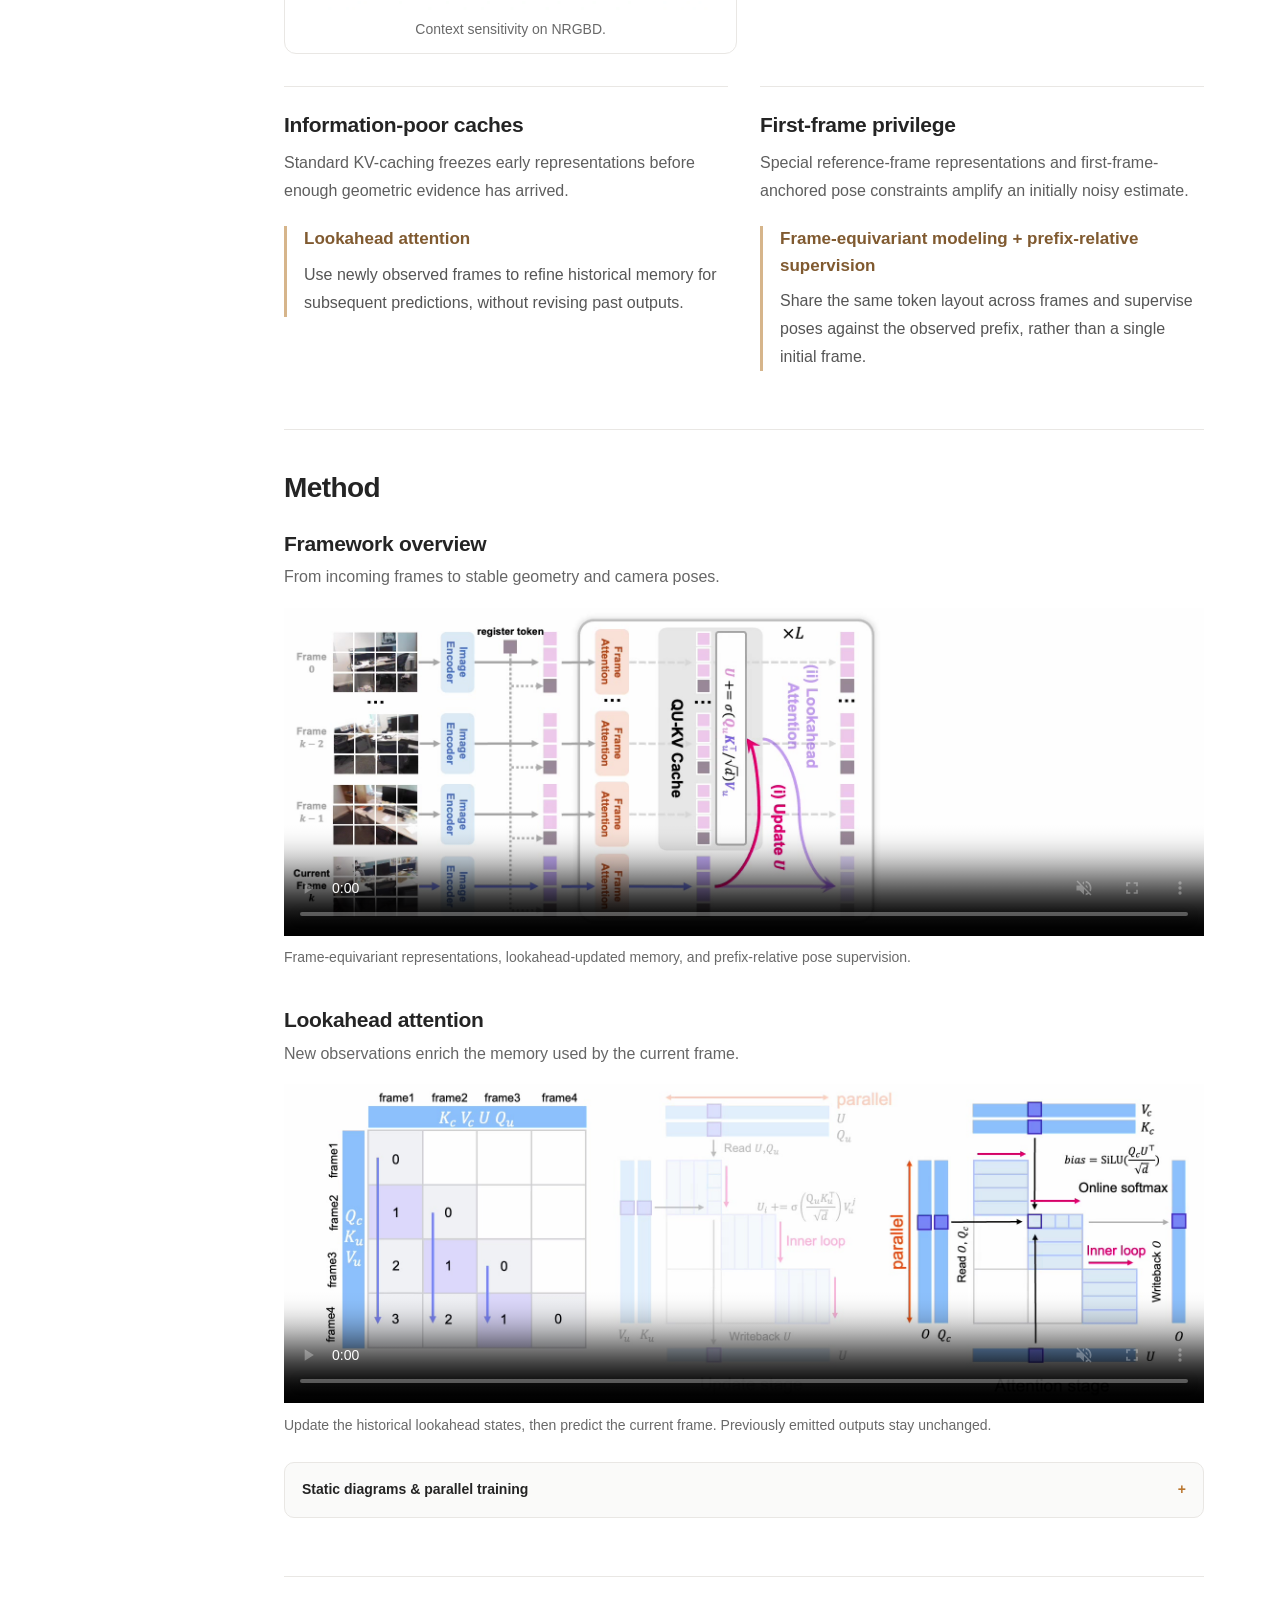
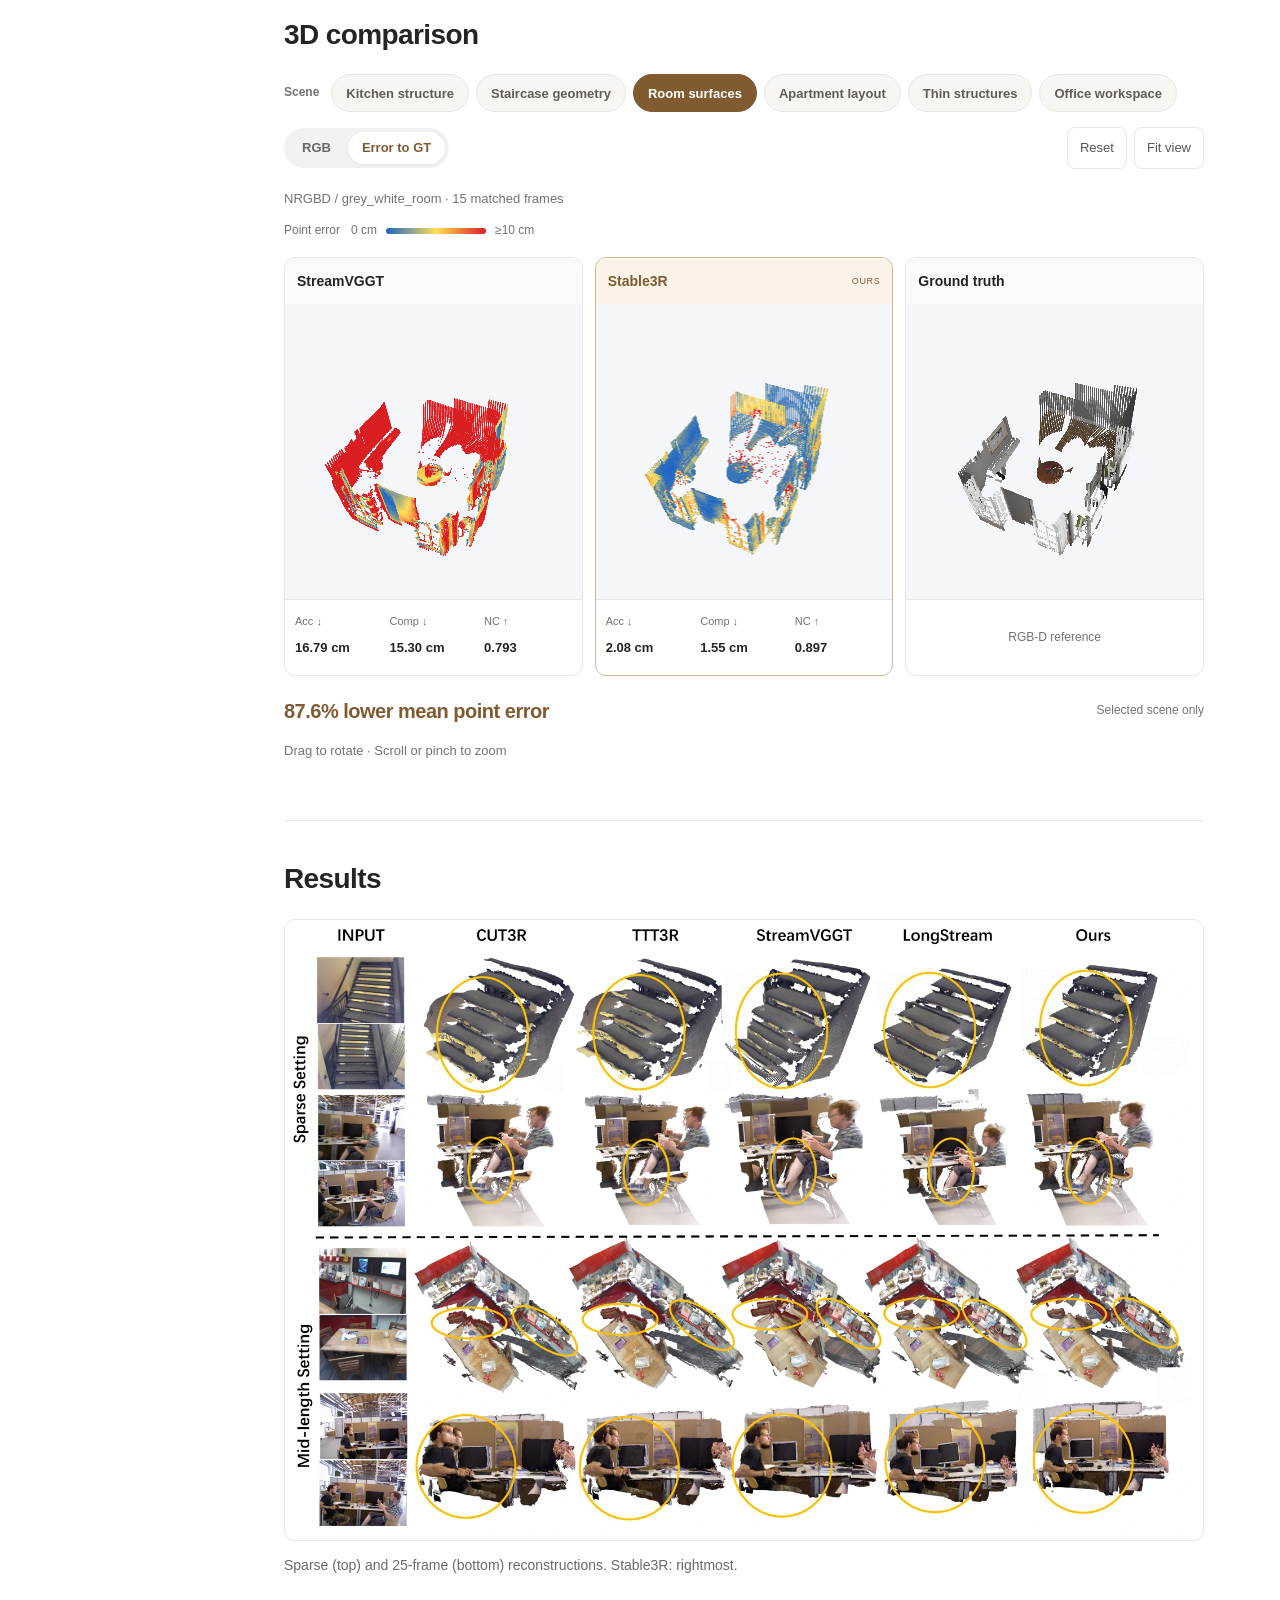
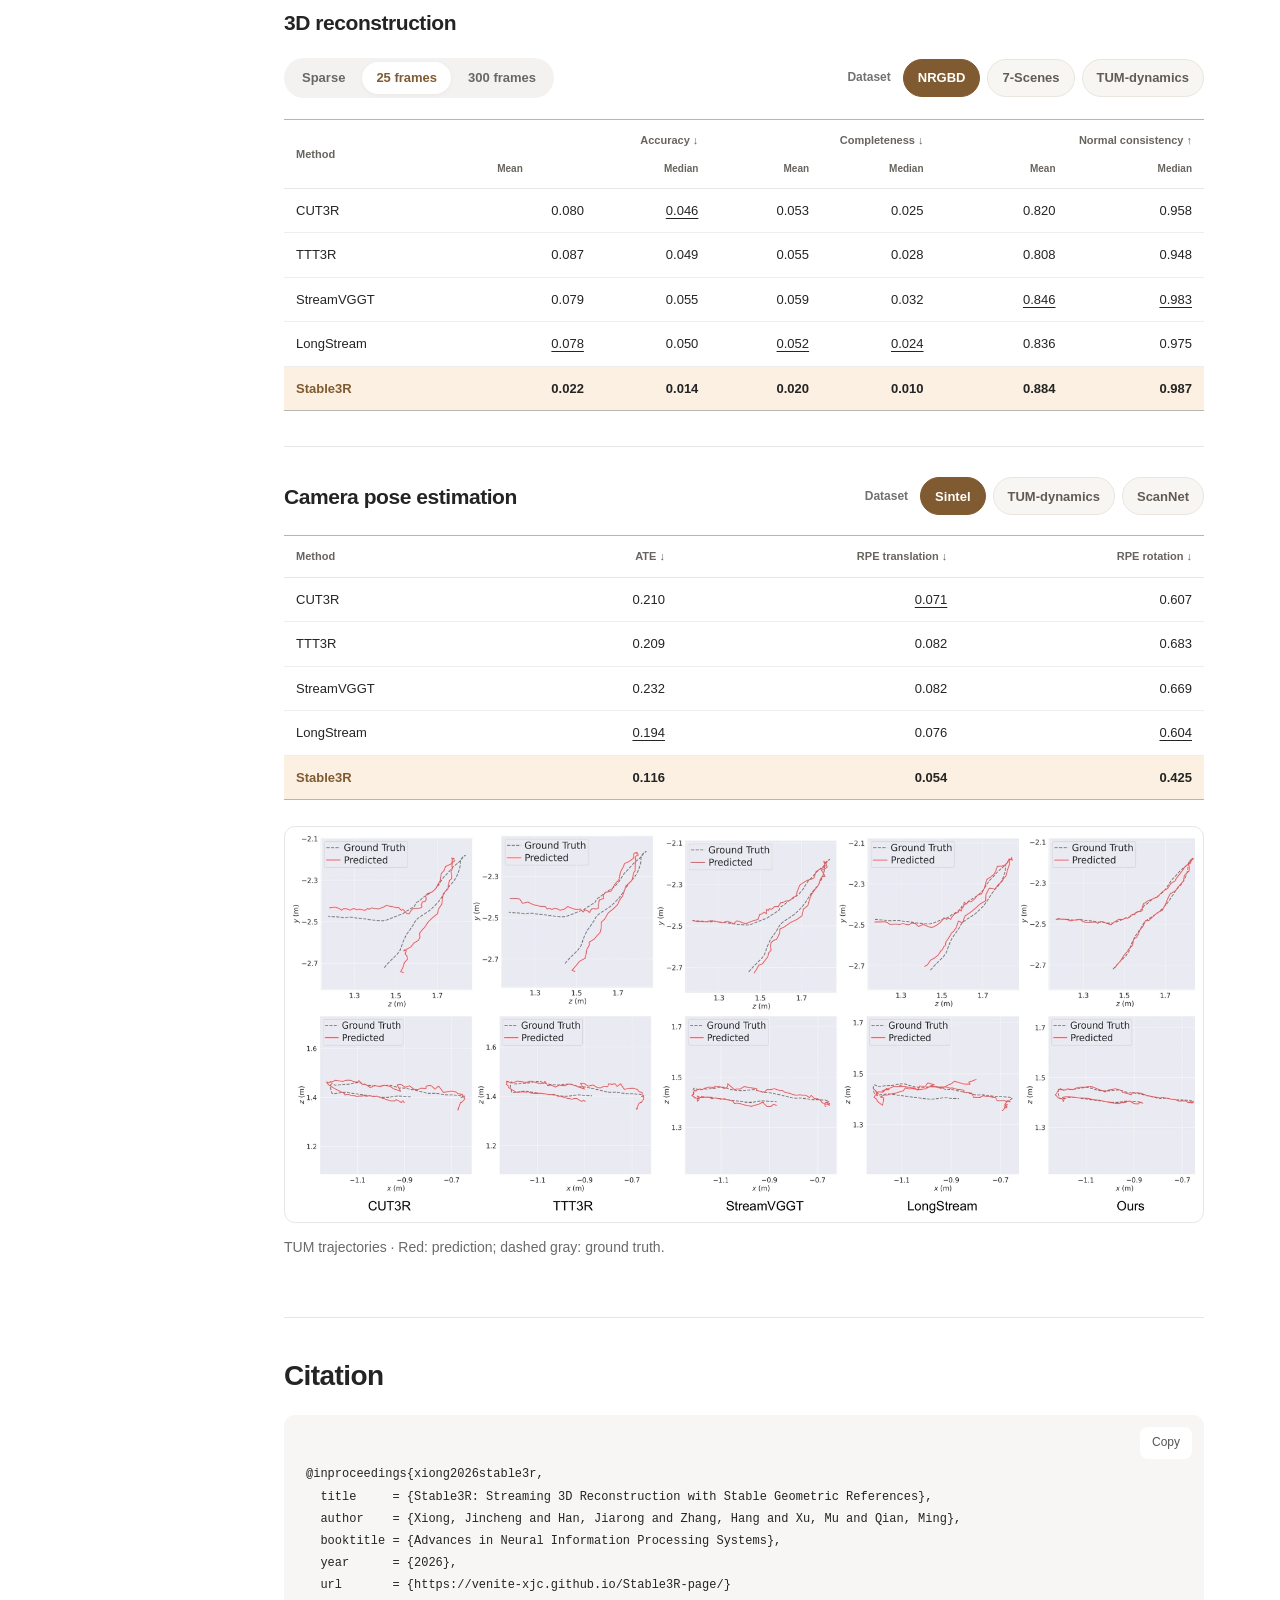
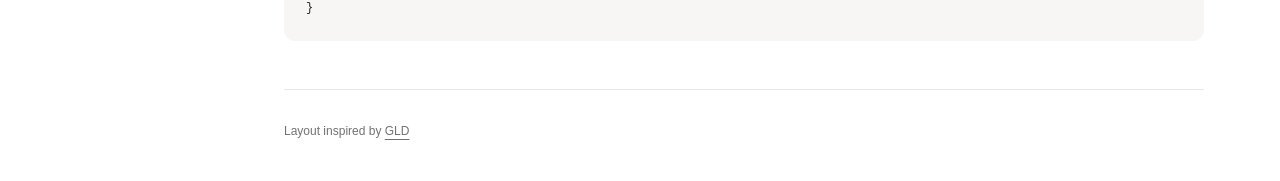
==== commit d8c4b3b9: "Sync homepage abstract with camera-ready paper" ====
--- a/index.html
+++ b/index.html
@@ -13,7 +13,7 @@
   <script src="assets/paper/results-data.js" defer></script>
   <script src="app.js" defer></script>
   <script src="assets/clouds/manifest.js?v=20261123-six-scenes" defer></script>
-  <script src="clouds.js" defer></script>
+  <script src="clouds.js?v=20261124-natural-rotation" defer></script>
   <script src="presentation.js?v=20261124-expanded-choices" defer></script>
 </head>
 <body>
@@ -31,7 +31,7 @@
   </aside>
   <div class="document">
   <header class="hero shell" id="top">
-    <a class="venue" href="https://neurips.cc/Conferences/2026" target="_blank" rel="noopener" aria-label="NeurIPS 2026 conference"><span class="venue-logo" role="img" aria-label="NeurIPS logo"></span><span>NeurIPS 2026</span></a>
+    <a class="venue" href="https://neurips.cc/virtual/2026/loc/sydney/poster/154907" target="_blank" rel="noopener" aria-label="Stable3R poster at NeurIPS 2026"><span class="venue-logo" role="img" aria-label="NeurIPS logo"></span><span>NeurIPS 2026</span></a>
     <h1>Stable<span>3R</span></h1>
     <p class="paper-title">Streaming 3D Reconstruction with Stable Geometric References</p>
     <ul class="authors" aria-label="Authors">
@@ -71,7 +71,7 @@
     </aside>
     <section class="section shell abstract" id="abstract" aria-labelledby="abstract-title">
       <div class="section-heading"><h2 id="abstract-title">Abstract</h2></div>
-        <p>Causal attention and KV-caching enable streaming 3D reconstruction, but information-poor early caches and first-frame anchoring can introduce persistent geometric bias. Stable3R addresses both sources of instability: lookahead attention refines historical caches as new observations arrive, while a frame-equivariant architecture with prefix-relative pose supervision reduces reliance on a single initial frame. Together, these designs improve reconstruction quality and camera pose estimation while preserving a strictly causal inference schedule.</p>
+        <p>Streaming 3D reconstruction has become a critical component for real-time applications. While recent advances have adapted large-scale offline feedforward models into streaming architectures via causal attention and KV-caching, we found they suffer from fundamental instability: the irreversible bias in early frames. This limitation stems from two coupled factors: (1) the existing KV-cache-based causal architecture strictly prohibits access to future information, resulting in information-poor early caches; and (2) current methods typically anchor the pose constraints to the initial frame, amplifying the early bias throughout the sequence. To address these challenges, we propose Stable3R, a holistic framework that establishes stable geometric references by refining historical caches and anchoring poses to prefixes rather than a single initial frame. Specifically, we first introduce a lookahead-augmented attention mechanism, integrating future observations into past caches. Second, we build on a frame-equivariant architecture and adapt relative-pose supervision to causal prefixes, alleviating the reliance on the biased initial frame. Extensive experiments across multiple benchmarks show that our method consistently boosts reconstruction quality within a strictly causal inference schedule.</p>
     </section>
     <section class="section shell analysis" id="analysis" aria-labelledby="analysis-title">
       <div class="section-heading"><h2 id="analysis-title">Analysis</h2></div>
